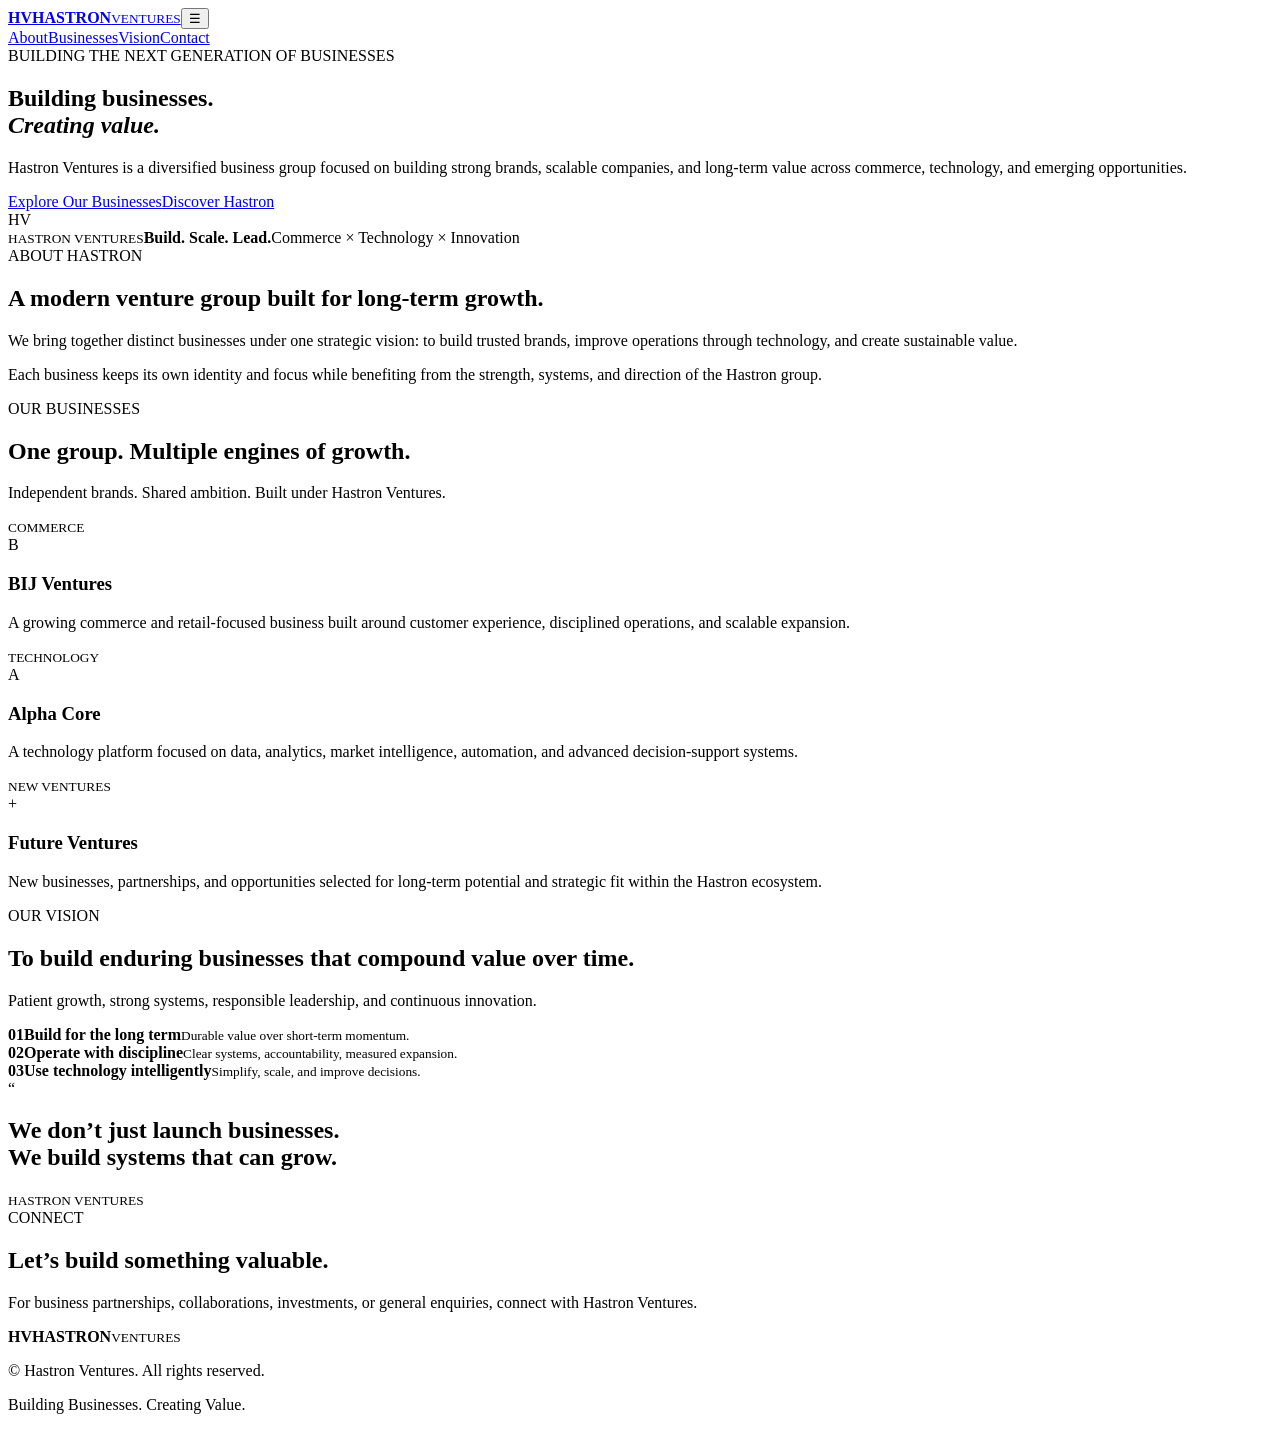
==== docs/index.html @ e63a43e6 "Add Hastron Ventures GitHub Pages website" ====
<!DOCTYPE html><html lang="en"><head><meta charset="UTF-8"><meta name="viewport" content="width=device-width,initial-scale=1"><meta name="description" content="Hastron Ventures — Building Businesses. Creating Value."><title>Hastron Ventures</title><link rel="preconnect" href="https://fonts.googleapis.com"><link rel="preconnect" href="https://fonts.gstatic.com" crossorigin><link href="https://fonts.googleapis.com/css2?family=Inter:wght@400;500;600;700&family=Manrope:wght@500;600;700;800&display=swap" rel="stylesheet"><link rel="stylesheet" href="styles.css"></head><body><header><div class="container nav"><a class="brand" href="#home"><b>HV</b><span><strong>HASTRON</strong><small>VENTURES</small></span></a><button id="menu">☰</button><nav id="links"><a href="#about">About</a><a href="#businesses">Businesses</a><a href="#vision">Vision</a><a href="#contact">Contact</a></nav></div></header><main><section id="home" class="hero"><div class="container hero-grid"><div><div class="tag">BUILDING THE NEXT GENERATION OF BUSINESSES</div><h1>Building businesses.<br><em>Creating value.</em></h1><p>Hastron Ventures is a diversified business group focused on building strong brands, scalable companies, and long-term value across commerce, technology, and emerging opportunities.</p><div class="actions"><a class="primary" href="#businesses">Explore Our Businesses</a><a class="secondary" href="#about">Discover Hastron</a></div></div><div class="visual"><div class="hv">HV</div><div class="glass"><small>HASTRON VENTURES</small><strong>Build. Scale. Lead.</strong><span>Commerce × Technology × Innovation</span></div></div></div></section><section id="about" class="light"><div class="container split"><div><div class="tag">ABOUT HASTRON</div><h2>A modern venture group built for long-term growth.</h2></div><div class="copy"><p>We bring together distinct businesses under one strategic vision: to build trusted brands, improve operations through technology, and create sustainable value.</p><p>Each business keeps its own identity and focus while benefiting from the strength, systems, and direction of the Hastron group.</p></div></div></section><section id="businesses"><div class="container"><div class="heading"><div><div class="tag">OUR BUSINESSES</div><h2>One group. Multiple engines of growth.</h2></div><p>Independent brands. Shared ambition. Built under Hastron Ventures.</p></div><div class="cards"><article class="card dark"><small>COMMERCE</small><div class="icon">B</div><h3>BIJ Ventures</h3><p>A growing commerce and retail-focused business built around customer experience, disciplined operations, and scalable expansion.</p></article><article class="card"><small>TECHNOLOGY</small><div class="icon">A</div><h3>Alpha Core</h3><p>A technology platform focused on data, analytics, market intelligence, automation, and advanced decision-support systems.</p></article><article class="card"><small>NEW VENTURES</small><div class="icon">+</div><h3>Future Ventures</h3><p>New businesses, partnerships, and opportunities selected for long-term potential and strategic fit within the Hastron ecosystem.</p></article></div></div></section><section id="vision" class="vision"><div class="container split"><div><div class="tag">OUR VISION</div><h2>To build enduring businesses that compound value over time.</h2><p>Patient growth, strong systems, responsible leadership, and continuous innovation.</p></div><div class="principles"><div><b>01</b><span><strong>Build for the long term</strong><small>Durable value over short-term momentum.</small></span></div><div><b>02</b><span><strong>Operate with discipline</strong><small>Clear systems, accountability, measured expansion.</small></span></div><div><b>03</b><span><strong>Use technology intelligently</strong><small>Simplify, scale, and improve decisions.</small></span></div></div></div></section><section class="statement"><div class="container"><span>“</span><h2>We don’t just launch businesses.<br>We build systems that can grow.</h2><small>HASTRON VENTURES</small></div></section><section id="contact"><div class="container contact"><div class="tag">CONNECT</div><h2>Let’s build something valuable.</h2><p>For business partnerships, collaborations, investments, or general enquiries, connect with Hastron Ventures.</p></div></section></main><footer><div class="container foot"><div class="brand"><b>HV</b><span><strong>HASTRON</strong><small>VENTURES</small></span></div><p>© <span id="year"></span> Hastron Ventures. All rights reserved.</p><p>Building Businesses. Creating Value.</p></div></footer><script src="script.js"></script></body></html>
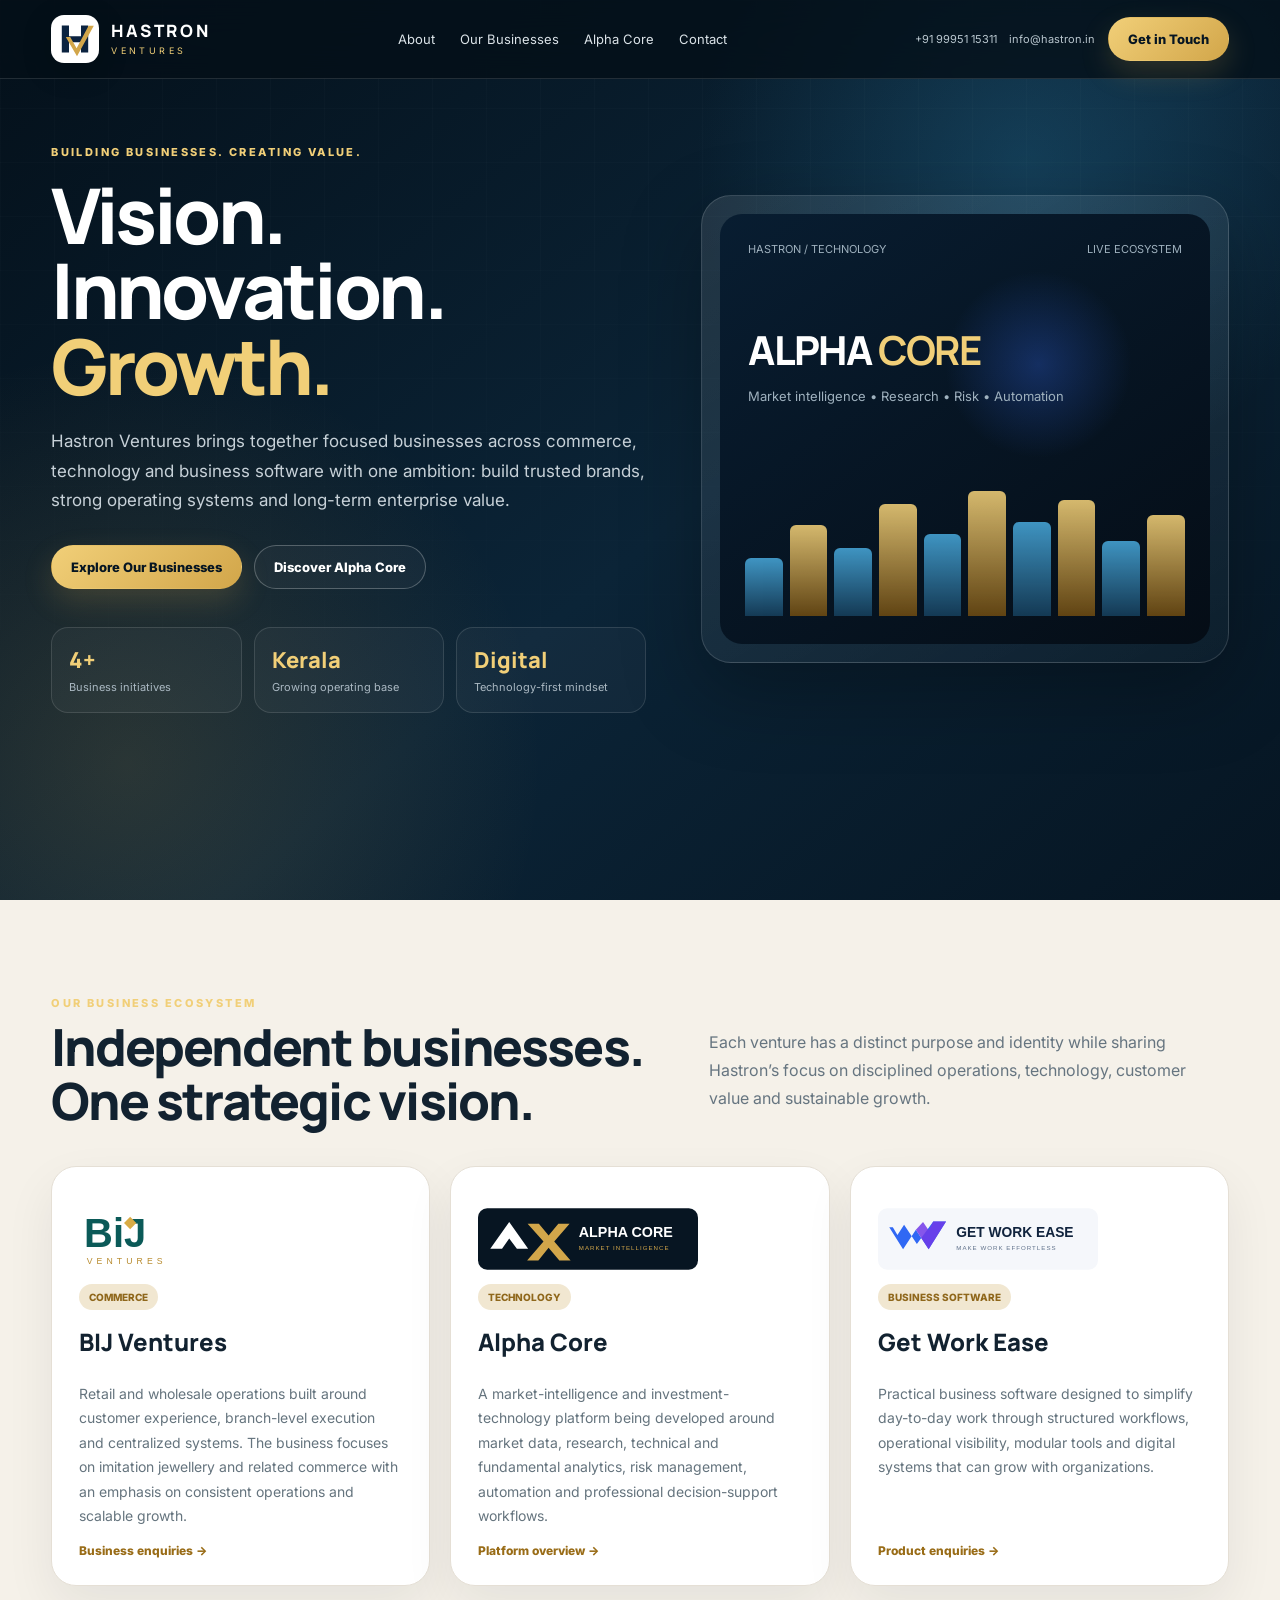
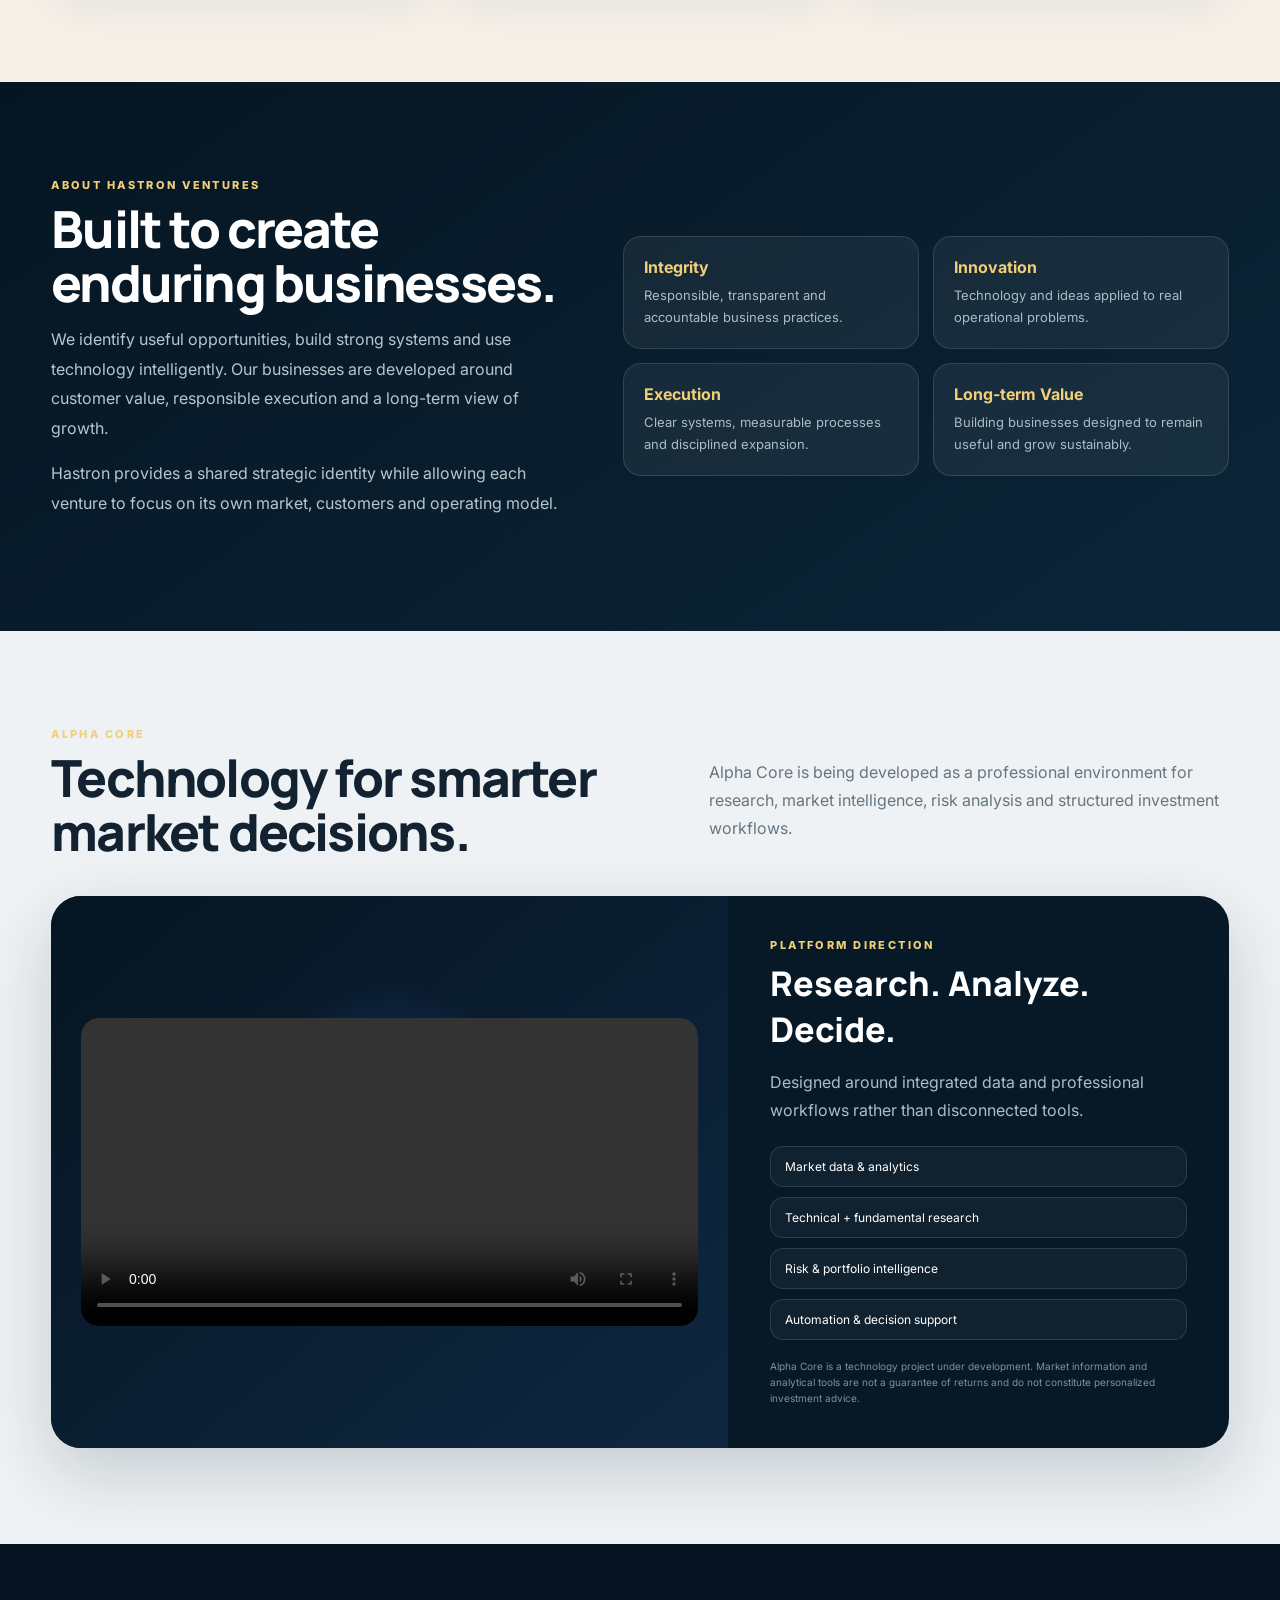
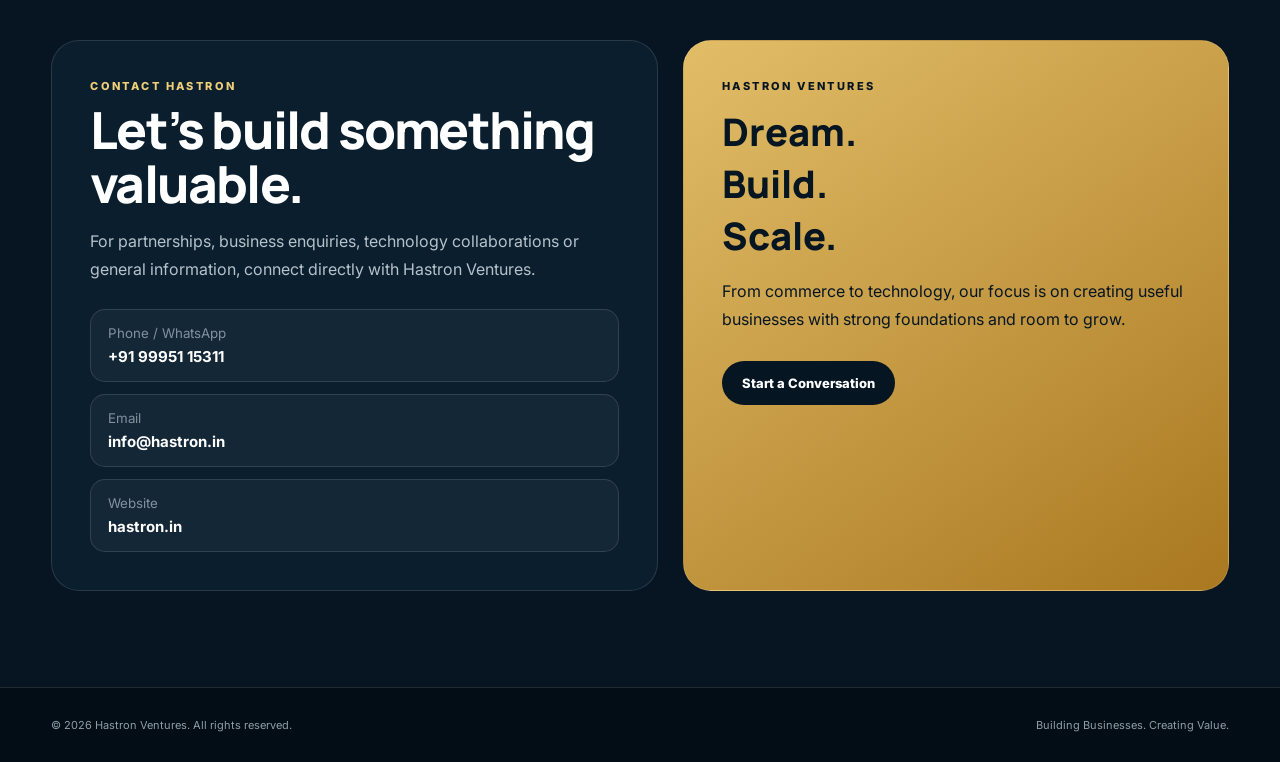
==== commit 38a15e66: "Deploy professional Hastron Ventures corporate website" ====
--- a/docs/index.html
+++ b/docs/index.html
@@ -1 +1,38 @@
-<!DOCTYPE html><html lang="en"><head><meta charset="UTF-8"><meta name="viewport" content="width=device-width,initial-scale=1"><meta name="description" content="Hastron Ventures — Building Businesses. Creating Value."><title>Hastron Ventures</title><link rel="preconnect" href="https://fonts.googleapis.com"><link rel="preconnect" href="https://fonts.gstatic.com" crossorigin><link href="https://fonts.googleapis.com/css2?family=Inter:wght@400;500;600;700&family=Manrope:wght@500;600;700;800&display=swap" rel="stylesheet"><link rel="stylesheet" href="styles.css"></head><body><header><div class="container nav"><a class="brand" href="#home"><b>HV</b><span><strong>HASTRON</strong><small>VENTURES</small></span></a><button id="menu">☰</button><nav id="links"><a href="#about">About</a><a href="#businesses">Businesses</a><a href="#vision">Vision</a><a href="#contact">Contact</a></nav></div></header><main><section id="home" class="hero"><div class="container hero-grid"><div><div class="tag">BUILDING THE NEXT GENERATION OF BUSINESSES</div><h1>Building businesses.<br><em>Creating value.</em></h1><p>Hastron Ventures is a diversified business group focused on building strong brands, scalable companies, and long-term value across commerce, technology, and emerging opportunities.</p><div class="actions"><a class="primary" href="#businesses">Explore Our Businesses</a><a class="secondary" href="#about">Discover Hastron</a></div></div><div class="visual"><div class="hv">HV</div><div class="glass"><small>HASTRON VENTURES</small><strong>Build. Scale. Lead.</strong><span>Commerce × Technology × Innovation</span></div></div></div></section><section id="about" class="light"><div class="container split"><div><div class="tag">ABOUT HASTRON</div><h2>A modern venture group built for long-term growth.</h2></div><div class="copy"><p>We bring together distinct businesses under one strategic vision: to build trusted brands, improve operations through technology, and create sustainable value.</p><p>Each business keeps its own identity and focus while benefiting from the strength, systems, and direction of the Hastron group.</p></div></div></section><section id="businesses"><div class="container"><div class="heading"><div><div class="tag">OUR BUSINESSES</div><h2>One group. Multiple engines of growth.</h2></div><p>Independent brands. Shared ambition. Built under Hastron Ventures.</p></div><div class="cards"><article class="card dark"><small>COMMERCE</small><div class="icon">B</div><h3>BIJ Ventures</h3><p>A growing commerce and retail-focused business built around customer experience, disciplined operations, and scalable expansion.</p></article><article class="card"><small>TECHNOLOGY</small><div class="icon">A</div><h3>Alpha Core</h3><p>A technology platform focused on data, analytics, market intelligence, automation, and advanced decision-support systems.</p></article><article class="card"><small>NEW VENTURES</small><div class="icon">+</div><h3>Future Ventures</h3><p>New businesses, partnerships, and opportunities selected for long-term potential and strategic fit within the Hastron ecosystem.</p></article></div></div></section><section id="vision" class="vision"><div class="container split"><div><div class="tag">OUR VISION</div><h2>To build enduring businesses that compound value over time.</h2><p>Patient growth, strong systems, responsible leadership, and continuous innovation.</p></div><div class="principles"><div><b>01</b><span><strong>Build for the long term</strong><small>Durable value over short-term momentum.</small></span></div><div><b>02</b><span><strong>Operate with discipline</strong><small>Clear systems, accountability, measured expansion.</small></span></div><div><b>03</b><span><strong>Use technology intelligently</strong><small>Simplify, scale, and improve decisions.</small></span></div></div></div></section><section class="statement"><div class="container"><span>“</span><h2>We don’t just launch businesses.<br>We build systems that can grow.</h2><small>HASTRON VENTURES</small></div></section><section id="contact"><div class="container contact"><div class="tag">CONNECT</div><h2>Let’s build something valuable.</h2><p>For business partnerships, collaborations, investments, or general enquiries, connect with Hastron Ventures.</p></div></section></main><footer><div class="container foot"><div class="brand"><b>HV</b><span><strong>HASTRON</strong><small>VENTURES</small></span></div><p>© <span id="year"></span> Hastron Ventures. All rights reserved.</p><p>Building Businesses. Creating Value.</p></div></footer><script src="script.js"></script></body></html>+<!doctype html>
+<html lang="en">
+<head>
+<meta charset="utf-8">
+<meta name="viewport" content="width=device-width,initial-scale=1,viewport-fit=cover">
+<title>Hastron Ventures | Building Businesses. Creating Value.</title>
+<meta name="description" content="Hastron Ventures is a diversified venture group building strong businesses across commerce, technology and business software.">
+<meta name="theme-color" content="#061522">
+<link rel="preconnect" href="https://fonts.googleapis.com">
+<link rel="preconnect" href="https://fonts.gstatic.com" crossorigin>
+<link href="https://fonts.googleapis.com/css2?family=Inter:wght@400;500;600;700&family=Manrope:wght@600;700;800&display=swap" rel="stylesheet">
+<style>
+:root{--navy:#061522;--navy2:#0b2234;--blue:#0f334c;--gold:#d2a64a;--gold2:#f1cf78;--cream:#f5f1e9;--white:#fff;--muted:#a8b5bf;--ink:#122230;--line:rgba(255,255,255,.12);--glass:rgba(255,255,255,.06);--shadow:0 28px 80px rgba(0,0,0,.28)}
+*{box-sizing:border-box}html{scroll-behavior:smooth}body{margin:0;font-family:Inter,Arial,sans-serif;background:var(--navy);color:#fff;overflow-x:hidden}a{color:inherit;text-decoration:none}.wrap{width:min(1200px,92%);margin:auto}.header{position:fixed;top:0;left:0;right:0;z-index:60;background:rgba(4,15,24,.8);backdrop-filter:blur(18px);border-bottom:1px solid var(--line)}.nav{height:78px;display:flex;align-items:center;justify-content:space-between;gap:22px}.brand{display:flex;align-items:center;gap:12px}.mark{width:48px;height:48px;border-radius:13px;background:#fff;display:grid;place-items:center;box-shadow:0 8px 30px rgba(0,0,0,.2)}.mark svg{width:40px;height:40px}.brandcopy strong{display:block;font:800 17px/1 Manrope;letter-spacing:.15em}.brandcopy span{display:block;margin-top:6px;color:var(--gold2);font-size:9px;letter-spacing:.38em}.navlinks{display:flex;gap:25px;color:#dbe3e8;font-size:13px}.navlinks a:hover{color:var(--gold2)}.navright{display:flex;align-items:center;gap:13px}.contactmini{display:flex;gap:12px;font-size:11px;color:#bac7cf}.btn{display:inline-flex;align-items:center;justify-content:center;gap:8px;padding:13px 19px;border-radius:999px;font-weight:800;font-size:13px;transition:.25s;border:1px solid transparent}.btn:hover{transform:translateY(-2px)}.gold{background:linear-gradient(135deg,var(--gold2),var(--gold));color:#061522;box-shadow:0 12px 30px rgba(210,166,74,.2)}.outline{border-color:rgba(255,255,255,.25);background:rgba(255,255,255,.035)}.menu{display:none;background:none;border:0;color:#fff;font-size:28px}.hero{min-height:100vh;padding:145px 0 90px;position:relative;overflow:hidden;background:radial-gradient(circle at 80% 18%,rgba(42,124,165,.30),transparent 26%),radial-gradient(circle at 10% 85%,rgba(210,166,74,.16),transparent 30%),linear-gradient(140deg,#04101a 0%,#0b2437 55%,#061522 100%)}.hero:before{content:"";position:absolute;inset:0;background-image:linear-gradient(rgba(255,255,255,.018) 1px,transparent 1px),linear-gradient(90deg,rgba(255,255,255,.018) 1px,transparent 1px);background-size:54px 54px;mask-image:linear-gradient(to bottom,#000,transparent)}.heroGrid{position:relative;z-index:2;display:grid;grid-template-columns:1.06fr .94fr;gap:55px;align-items:center}.eyebrow,.kicker{color:var(--gold2);font-size:11px;font-weight:800;letter-spacing:.22em}.hero h1{margin:18px 0 0;font:800 clamp(48px,6vw,82px)/.98 Manrope;letter-spacing:-.045em}.hero h1 span{color:var(--gold2)}.hero p{max-width:660px;color:#c7d1d8;font-size:17px;line-height:1.75;margin:24px 0 29px}.actions{display:flex;gap:12px;flex-wrap:wrap}.stats{display:grid;grid-template-columns:repeat(3,1fr);gap:12px;margin-top:38px}.stat{padding:17px;border:1px solid var(--line);background:rgba(255,255,255,.035);border-radius:17px}.stat strong{display:block;color:var(--gold2);font:800 22px Manrope}.stat small{color:#aab8c2;font-size:11px}.heroShowcase{border:1px solid rgba(255,255,255,.14);border-radius:30px;padding:18px;background:linear-gradient(150deg,rgba(255,255,255,.1),rgba(255,255,255,.025));box-shadow:var(--shadow);position:relative}.screen{min-height:430px;border-radius:22px;background:radial-gradient(circle at 65% 35%,rgba(56,112,255,.28),transparent 22%),linear-gradient(145deg,#081d31,#050d16);padding:28px;position:relative;overflow:hidden}.screen:before{content:"";position:absolute;inset:0;background:linear-gradient(90deg,transparent 49%,rgba(255,255,255,.04) 50%,transparent 51%),linear-gradient(transparent 49%,rgba(255,255,255,.04) 50%,transparent 51%);background-size:48px 48px}.screenTop{display:flex;justify-content:space-between;align-items:center;position:relative;z-index:2}.screenTop span{font-size:11px;color:#9eb0bd}.alphaLogo{position:relative;z-index:2;margin-top:66px}.alphaLogo strong{display:block;font:800 40px Manrope;letter-spacing:-.04em}.alphaLogo strong b{color:var(--gold2)}.alphaLogo p{font-size:13px;margin:8px 0;color:#9fb1be}.chart{position:absolute;left:25px;right:25px;bottom:28px;height:130px;display:flex;align-items:end;gap:7px;opacity:.88}.chart i{flex:1;border-radius:6px 6px 0 0;background:linear-gradient(#47a6d8,#163f5c);animation:pulse 2.7s ease-in-out infinite alternate}.chart i:nth-child(2n){background:linear-gradient(var(--gold2),#6d4b12);animation-delay:.3s}@keyframes pulse{from{transform:scaleY(.72)}to{transform:scaleY(1)}}.section{padding:96px 0}.light{background:var(--cream);color:var(--ink)}.sectionHead{display:flex;justify-content:space-between;align-items:end;gap:30px;margin-bottom:38px}.sectionHead h2,.about h2,.contact h2{margin:9px 0 0;font:800 clamp(34px,4vw,52px)/1.06 Manrope;letter-spacing:-.035em}.sectionHead p{max-width:520px;color:#667580;line-height:1.75}.ventureGrid{display:grid;grid-template-columns:repeat(3,1fr);gap:20px}.venture{background:#fff;border:1px solid #e5dfd5;border-radius:25px;padding:27px;box-shadow:0 20px 50px rgba(17,30,39,.07);display:flex;flex-direction:column;min-height:355px}.ventureLogo{height:90px;display:flex;align-items:center}.ventureLogo svg{max-width:220px;height:82px}.tag{align-self:flex-start;padding:7px 10px;border-radius:999px;background:#f1e7d1;color:#8f671b;font-size:10px;font-weight:800}.venture h3{font:800 24px Manrope;margin:15px 0 10px}.venture p{color:#65747e;line-height:1.75;font-size:14px}.more{margin-top:auto;color:#996c17;font-weight:800;font-size:12px}.about{background:linear-gradient(145deg,#061522,#0b2538)}.aboutGrid{display:grid;grid-template-columns:.92fr 1.08fr;gap:56px;align-items:center}.about p{color:#b9c5cd;line-height:1.85;font-size:16px}.values{display:grid;grid-template-columns:repeat(2,1fr);gap:14px}.value{padding:20px;border-radius:18px;background:var(--glass);border:1px solid var(--line)}.value strong{display:block;color:var(--gold2);margin-bottom:7px}.value span{color:#aebbc4;font-size:13px;line-height:1.6}.alphaSection{background:#eef2f5;color:var(--ink)}.videoBox{display:grid;grid-template-columns:1.15fr .85fr;border-radius:30px;overflow:hidden;background:#071827;box-shadow:0 25px 70px rgba(9,25,37,.18)}.videoStage{min-height:430px;display:grid;place-items:center;padding:30px;background:radial-gradient(circle at 50% 40%,rgba(62,104,255,.3),transparent 28%),linear-gradient(140deg,#061522,#0e2740)}.videoStage video{width:100%;border-radius:18px;background:#02070b;max-height:390px}.videoFallback{text-align:center}.play{width:72px;height:72px;border-radius:50%;display:grid;place-items:center;margin:0 auto 18px;border:1px solid rgba(255,255,255,.35);background:rgba(255,255,255,.08);font-size:28px}.videoFallback h3{color:#fff;font:800 30px Manrope;margin:0}.videoFallback p{color:#9fb0bd}.alphaCopy{padding:42px;color:#fff}.alphaCopy h3{font:800 34px Manrope;margin:8px 0 14px}.alphaCopy p{color:#aebcc5;line-height:1.75}.bullets{display:grid;gap:10px;margin-top:22px}.bullets span{padding:12px 14px;border:1px solid var(--line);border-radius:13px;background:rgba(255,255,255,.04);font-size:12px}.contact{background:#071522}.contactGrid{display:grid;grid-template-columns:1fr .9fr;gap:25px}.contactCard,.goldCard{border-radius:28px;padding:38px;border:1px solid var(--line);background:#0a1e2e}.contactCard p{color:#b6c2ca;line-height:1.75}.contactItems{display:grid;gap:12px;margin-top:26px}.contactItem{padding:15px 17px;border-radius:15px;background:rgba(255,255,255,.045);border:1px solid var(--line)}.contactItem small{display:block;color:#81929e;margin-bottom:5px}.contactItem strong{font-size:15px}.goldCard{background:linear-gradient(145deg,#e2bd68,#a97820);color:#061522}.goldCard h3{font:800 38px Manrope;margin:12px 0}.goldCard p{line-height:1.75}.goldCard .btn{background:#061522;color:#fff;margin-top:12px}.disclaimer{margin-top:18px;color:#82919b;font-size:10px;line-height:1.6}footer{padding:30px 0;border-top:1px solid var(--line);background:#030d15}.footer{display:flex;justify-content:space-between;gap:20px;align-items:center;color:#8e9da8;font-size:11px}.reveal{opacity:0;transform:translateY(20px);transition:.7s ease}.reveal.show{opacity:1;transform:none}
+@media(max-width:950px){.navlinks,.contactmini{display:none}.menu{display:block}.navright>.btn{display:none}.heroGrid,.aboutGrid,.contactGrid,.videoBox{grid-template-columns:1fr}.hero{padding-top:125px}.ventureGrid{grid-template-columns:1fr}.sectionHead{flex-direction:column;align-items:flex-start}.screen{min-height:360px}.videoStage{min-height:330px}}
+@media(max-width:600px){.wrap{width:94%}.nav{height:70px}.mark{width:43px;height:43px}.mark svg{width:35px;height:35px}.brandcopy strong{font-size:14px}.hero h1{font-size:46px}.hero p{font-size:15px}.stats{grid-template-columns:1fr}.section{padding:70px 0}.values{grid-template-columns:1fr}.contactCard,.goldCard,.alphaCopy{padding:27px}.footer{flex-direction:column;align-items:flex-start}}
+</style>
+</head>
+<body>
+<header class="header"><div class="wrap nav"><a href="#home" class="brand"><div class="mark"><svg viewBox="0 0 100 100" aria-label="Hastron Ventures"><path d="M17 16h18v27h30V16h18v68H65V58H35v26H17z" fill="#0b2340"/><path d="M38 45l16 28 30-56h13L55 93 27 45z" fill="#d2a64a"/></svg></div><div class="brandcopy"><strong>HASTRON</strong><span>VENTURES</span></div></a><nav class="navlinks" id="navlinks"><a href="#about">About</a><a href="#businesses">Our Businesses</a><a href="#alpha">Alpha Core</a><a href="#contact">Contact</a></nav><div class="navright"><div class="contactmini"><a href="tel:+919995115311">+91 99951 15311</a><a href="mailto:info@hastron.in">info@hastron.in</a></div><a class="btn gold" href="#contact">Get in Touch</a><button class="menu" id="menu" aria-label="Menu">☰</button></div></div></header>
+<main>
+<section class="hero" id="home"><div class="wrap heroGrid"><div class="reveal show"><div class="eyebrow">BUILDING BUSINESSES. CREATING VALUE.</div><h1>Vision. Innovation. <span>Growth.</span></h1><p>Hastron Ventures brings together focused businesses across commerce, technology and business software with one ambition: build trusted brands, strong operating systems and long-term enterprise value.</p><div class="actions"><a class="btn gold" href="#businesses">Explore Our Businesses</a><a class="btn outline" href="#alpha">Discover Alpha Core</a></div><div class="stats"><div class="stat"><strong>4+</strong><small>Business initiatives</small></div><div class="stat"><strong>Kerala</strong><small>Growing operating base</small></div><div class="stat"><strong>Digital</strong><small>Technology-first mindset</small></div></div></div><div class="heroShowcase reveal show"><div class="screen"><div class="screenTop"><span>HASTRON / TECHNOLOGY</span><span>LIVE ECOSYSTEM</span></div><div class="alphaLogo"><strong>ALPHA <b>CORE</b></strong><p>Market intelligence • Research • Risk • Automation</p></div><div class="chart"><i style="height:45%"></i><i style="height:70%"></i><i style="height:52%"></i><i style="height:86%"></i><i style="height:63%"></i><i style="height:96%"></i><i style="height:72%"></i><i style="height:89%"></i><i style="height:58%"></i><i style="height:78%"></i></div></div></div></div></section>
+<section class="section light" id="businesses"><div class="wrap"><div class="sectionHead"><div><div class="kicker">OUR BUSINESS ECOSYSTEM</div><h2>Independent businesses.<br>One strategic vision.</h2></div><p>Each venture has a distinct purpose and identity while sharing Hastron’s focus on disciplined operations, technology, customer value and sustainable growth.</p></div><div class="ventureGrid">
+<article class="venture reveal"><div class="ventureLogo"><svg viewBox="0 0 430 120"><text x="10" y="75" font-family="Arial" font-weight="800" font-size="78" fill="#0b5a58">BiJ</text><rect x="92" y="20" width="17" height="17" transform="rotate(45 100 28)" fill="#d8ab45"/><text x="15" y="108" font-family="Arial" font-size="17" letter-spacing="8" fill="#b78a2d">VENTURES</text></svg></div><span class="tag">COMMERCE</span><h3>BIJ Ventures</h3><p>Retail and wholesale operations built around customer experience, branch-level execution and centralized systems. The business focuses on imitation jewellery and related commerce with an emphasis on consistent operations and scalable growth.</p><a class="more" href="#contact">Business enquiries →</a></article>
+<article class="venture reveal"><div class="ventureLogo"><svg viewBox="0 0 430 120"><rect width="430" height="120" rx="18" fill="#071522"/><path d="M24 79L61 27l37 52H76L61 59 47 79z" fill="#fff"/><path d="M97 30h22l19 23 19-23h22l-30 35 32 37h-22l-21-25-20 25H96l32-37z" fill="#d2a64a"/><text x="197" y="56" font-family="Arial" font-size="28" font-weight="700" fill="#fff">ALPHA CORE</text><text x="197" y="82" font-family="Arial" font-size="12" letter-spacing="2" fill="#d2a64a">MARKET INTELLIGENCE</text></svg></div><span class="tag">TECHNOLOGY</span><h3>Alpha Core</h3><p>A market-intelligence and investment-technology platform being developed around market data, research, technical and fundamental analytics, risk management, automation and professional decision-support workflows.</p><a class="more" href="#alpha">Platform overview →</a></article>
+<article class="venture reveal"><div class="ventureLogo"><svg viewBox="0 0 430 120"><rect width="430" height="120" rx="18" fill="#f5f7fb"/><path d="M22 37l27 43 25-38 25 38 34-54h-25L76 70 51 32 38 52 29 37z" fill="#3068f4"/><path d="M74 42l25 38 34-54h-25L99 43 88 27z" fill="#7139e8" opacity=".85"/><text x="153" y="56" font-family="Arial" font-size="27" font-weight="700" fill="#10233d">GET WORK EASE</text><text x="153" y="82" font-family="Arial" font-size="12" letter-spacing="2" fill="#60718a">MAKE WORK EFFORTLESS</text></svg></div><span class="tag">BUSINESS SOFTWARE</span><h3>Get Work Ease</h3><p>Practical business software designed to simplify day-to-day work through structured workflows, operational visibility, modular tools and digital systems that can grow with organizations.</p><a class="more" href="#contact">Product enquiries →</a></article>
+</div></div></section>
+<section class="section about" id="about"><div class="wrap aboutGrid"><div><div class="kicker">ABOUT HASTRON VENTURES</div><h2>Built to create enduring businesses.</h2><p>We identify useful opportunities, build strong systems and use technology intelligently. Our businesses are developed around customer value, responsible execution and a long-term view of growth.</p><p>Hastron provides a shared strategic identity while allowing each venture to focus on its own market, customers and operating model.</p></div><div class="values reveal"><div class="value"><strong>Integrity</strong><span>Responsible, transparent and accountable business practices.</span></div><div class="value"><strong>Innovation</strong><span>Technology and ideas applied to real operational problems.</span></div><div class="value"><strong>Execution</strong><span>Clear systems, measurable processes and disciplined expansion.</span></div><div class="value"><strong>Long-term Value</strong><span>Building businesses designed to remain useful and grow sustainably.</span></div></div></div></section>
+<section class="section alphaSection" id="alpha"><div class="wrap"><div class="sectionHead"><div><div class="kicker">ALPHA CORE</div><h2>Technology for smarter market decisions.</h2></div><p>Alpha Core is being developed as a professional environment for research, market intelligence, risk analysis and structured investment workflows.</p></div><div class="videoBox reveal"><div class="videoStage"><video controls playsinline preload="metadata" poster=""><source src="assets/alpha-core-video.mp4" type="video/mp4"><div class="videoFallback"><div class="play">▶</div><h3>Alpha Core</h3><p>Introduction video</p></div></video></div><div class="alphaCopy"><div class="kicker">PLATFORM DIRECTION</div><h3>Research. Analyze. Decide.</h3><p>Designed around integrated data and professional workflows rather than disconnected tools.</p><div class="bullets"><span>Market data & analytics</span><span>Technical + fundamental research</span><span>Risk & portfolio intelligence</span><span>Automation & decision support</span></div><div class="disclaimer">Alpha Core is a technology project under development. Market information and analytical tools are not a guarantee of returns and do not constitute personalized investment advice.</div></div></div></div></section>
+<section class="section contact" id="contact"><div class="wrap contactGrid"><div class="contactCard reveal"><div class="kicker">CONTACT HASTRON</div><h2>Let’s build something valuable.</h2><p>For partnerships, business enquiries, technology collaborations or general information, connect directly with Hastron Ventures.</p><div class="contactItems"><a class="contactItem" href="tel:+919995115311"><small>Phone / WhatsApp</small><strong>+91 99951 15311</strong></a><a class="contactItem" href="mailto:info@hastron.in"><small>Email</small><strong>info@hastron.in</strong></a><a class="contactItem" href="https://hastron.in"><small>Website</small><strong>hastron.in</strong></a></div></div><div class="goldCard reveal"><div class="kicker" style="color:#061522">HASTRON VENTURES</div><h3>Dream.<br>Build.<br>Scale.</h3><p>From commerce to technology, our focus is on creating useful businesses with strong foundations and room to grow.</p><a class="btn" href="mailto:info@hastron.in">Start a Conversation</a></div></div></section>
+</main>
+<footer><div class="wrap footer"><span>© <span id="year"></span> Hastron Ventures. All rights reserved.</span><span>Building Businesses. Creating Value.</span></div></footer>
+<script>
+document.getElementById('year').textContent=new Date().getFullYear();
+const observer=new IntersectionObserver(e=>e.forEach(x=>{if(x.isIntersecting)x.target.classList.add('show')}),{threshold:.12});document.querySelectorAll('.reveal').forEach(x=>observer.observe(x));
+const menu=document.getElementById('menu'),links=document.getElementById('navlinks');menu.addEventListener('click',()=>{const open=links.dataset.open==='1';links.dataset.open=open?'0':'1';if(!open){links.style.display='flex';links.style.position='absolute';links.style.top='70px';links.style.left='3%';links.style.right='3%';links.style.flexDirection='column';links.style.padding='20px';links.style.background='#061522';links.style.border='1px solid rgba(255,255,255,.12)';links.style.borderRadius='16px'}else{links.removeAttribute('style')}});
+</script>
+</body></html>
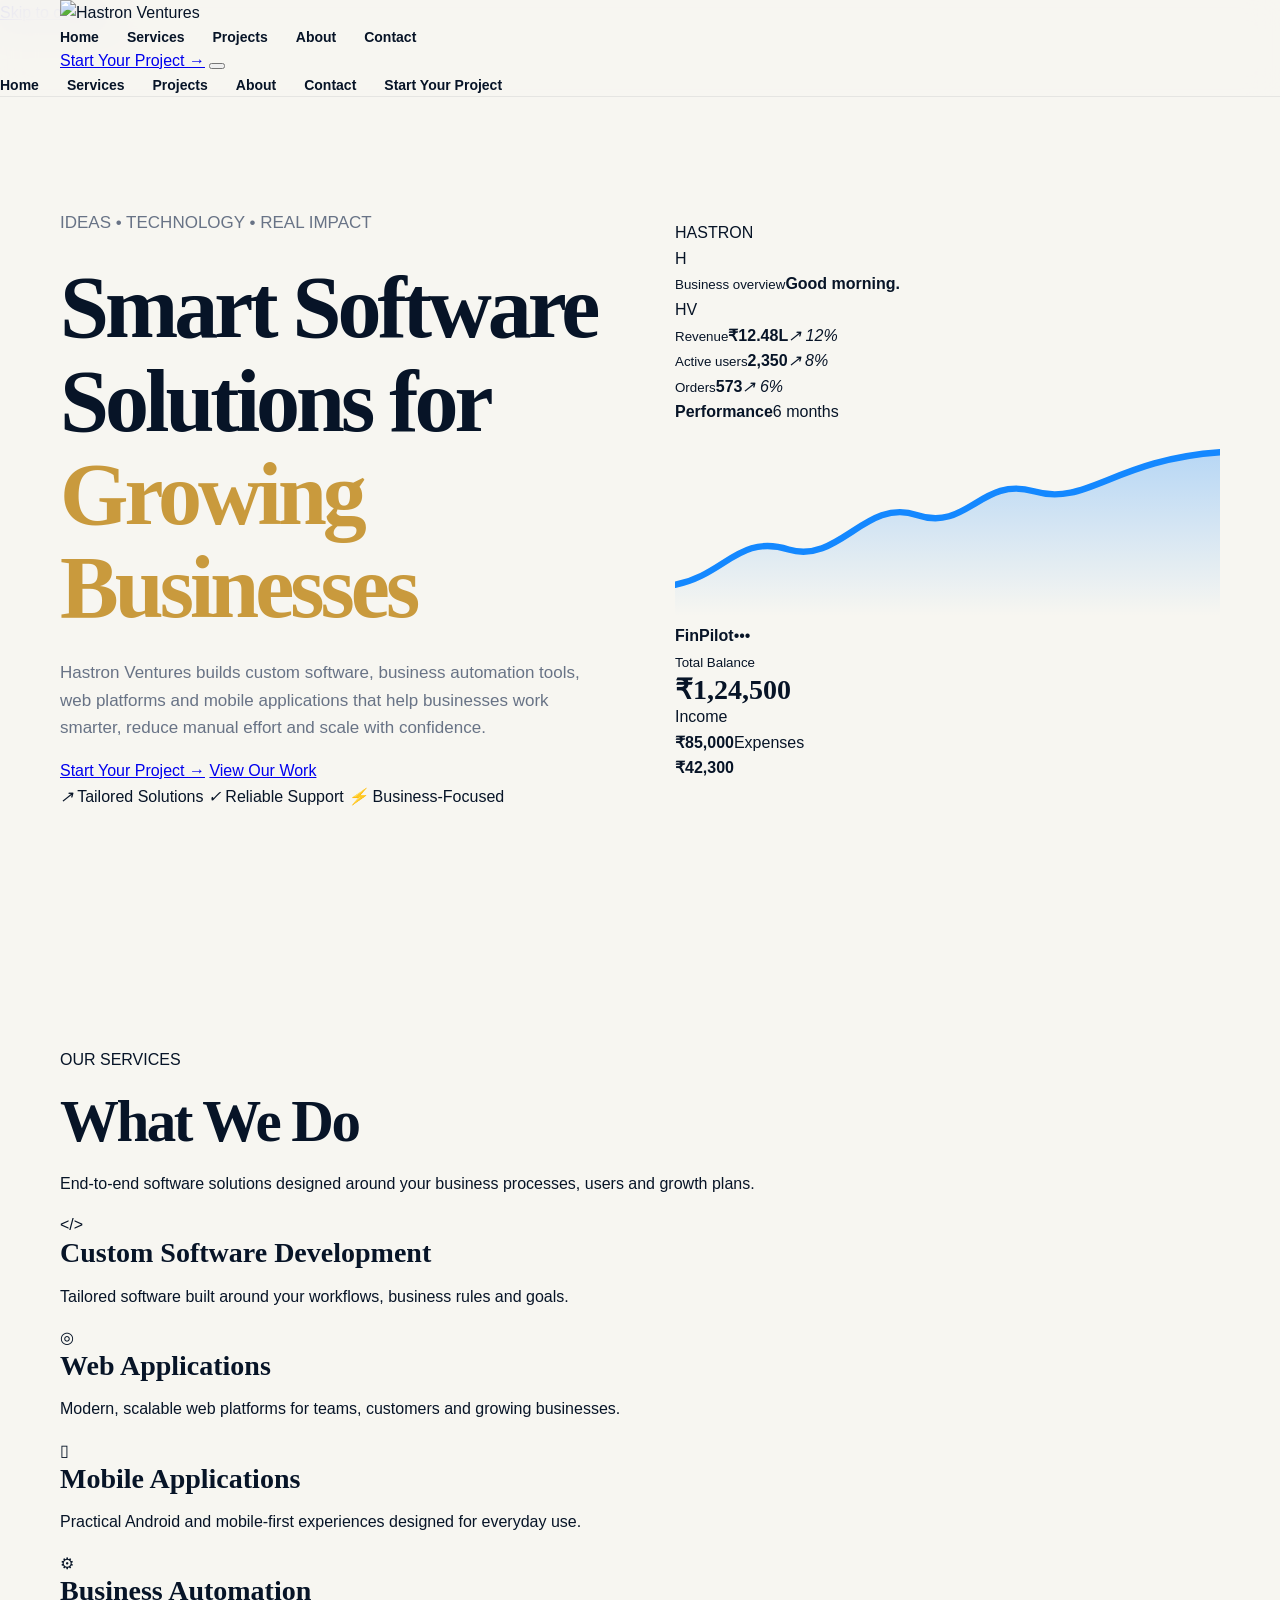
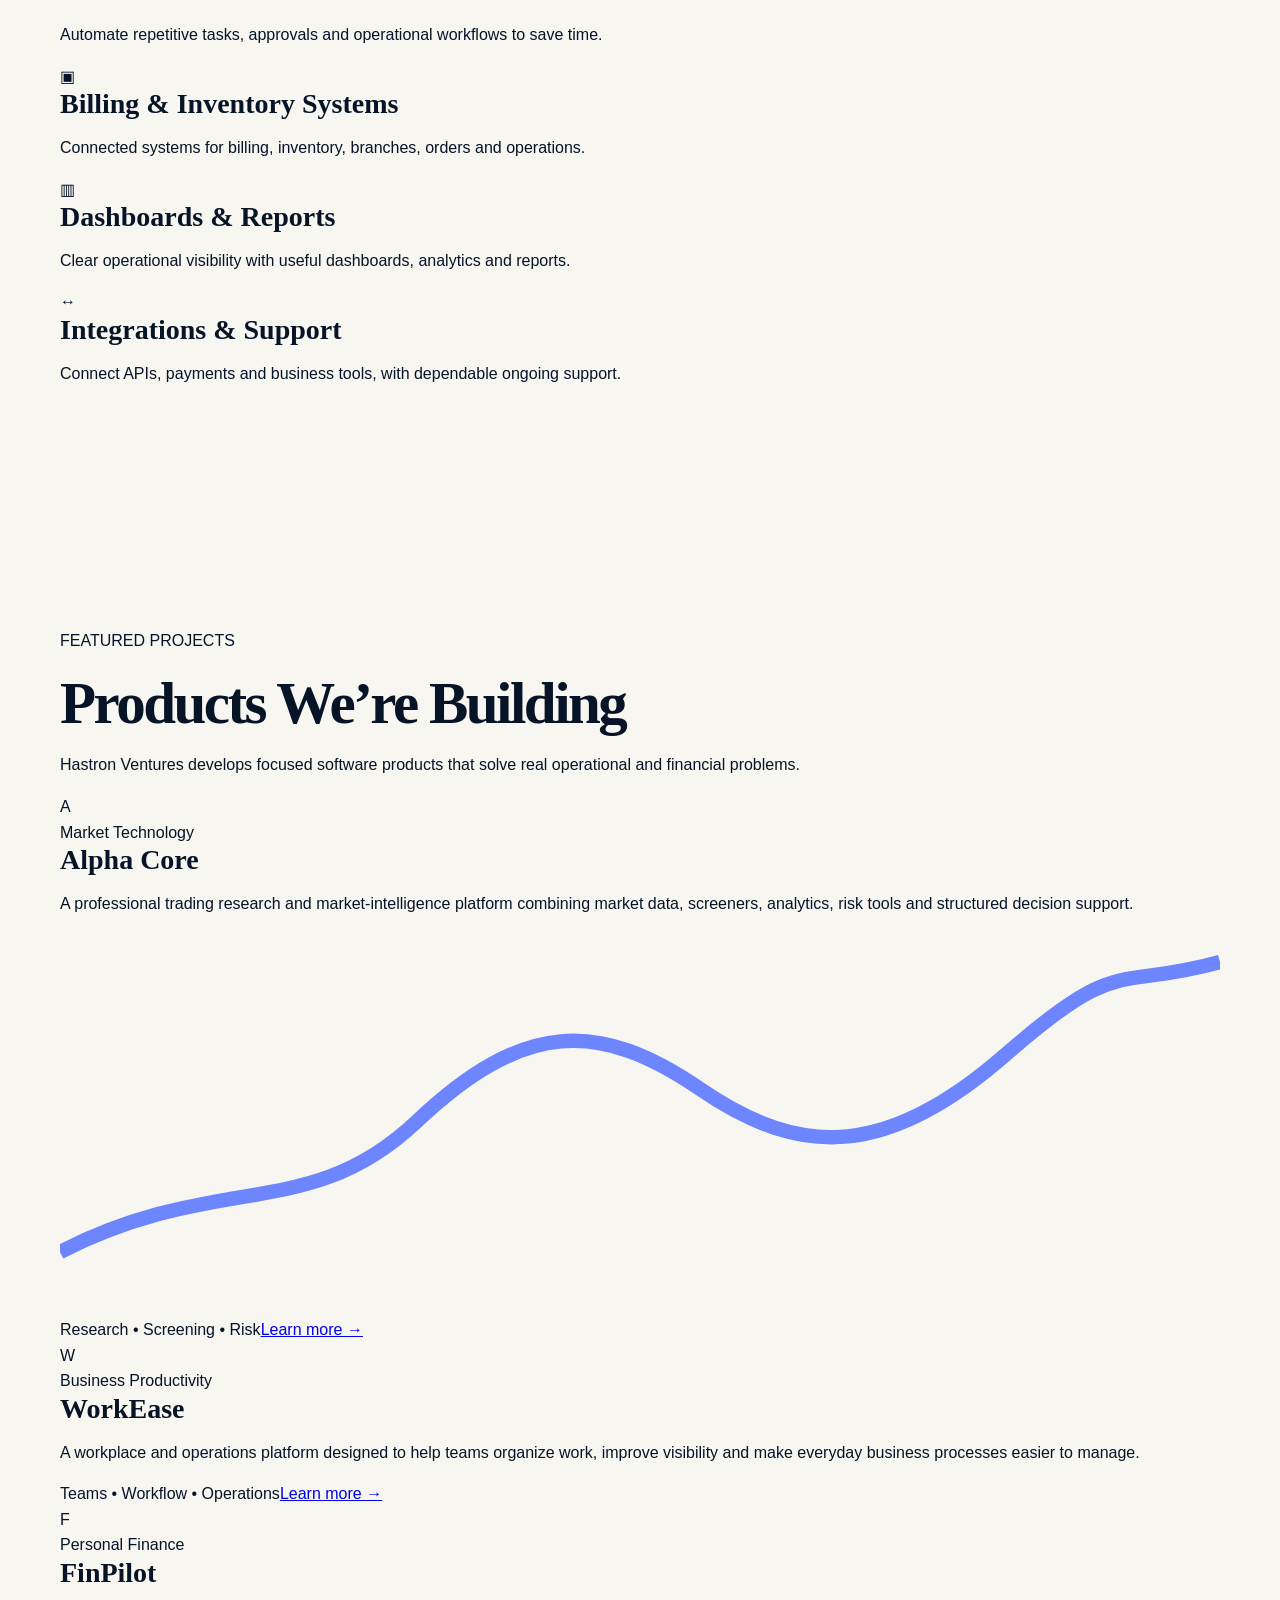
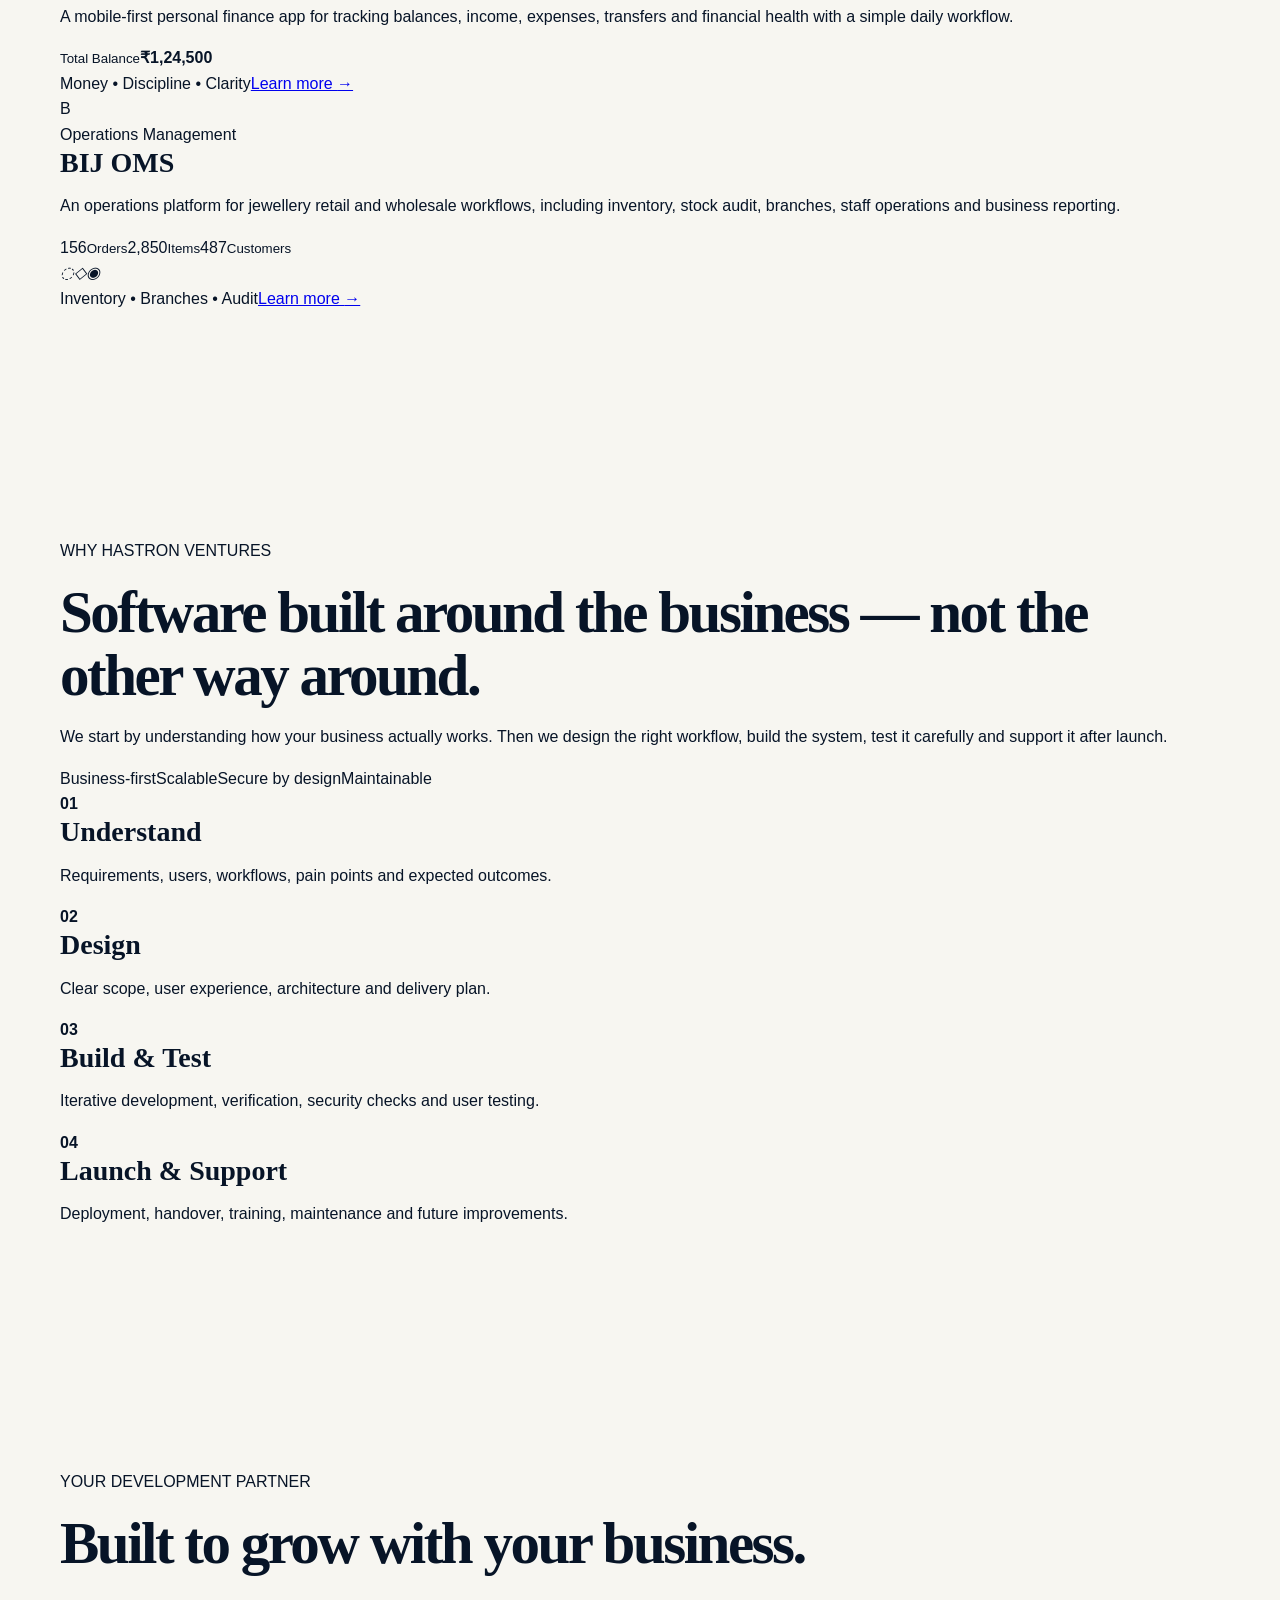
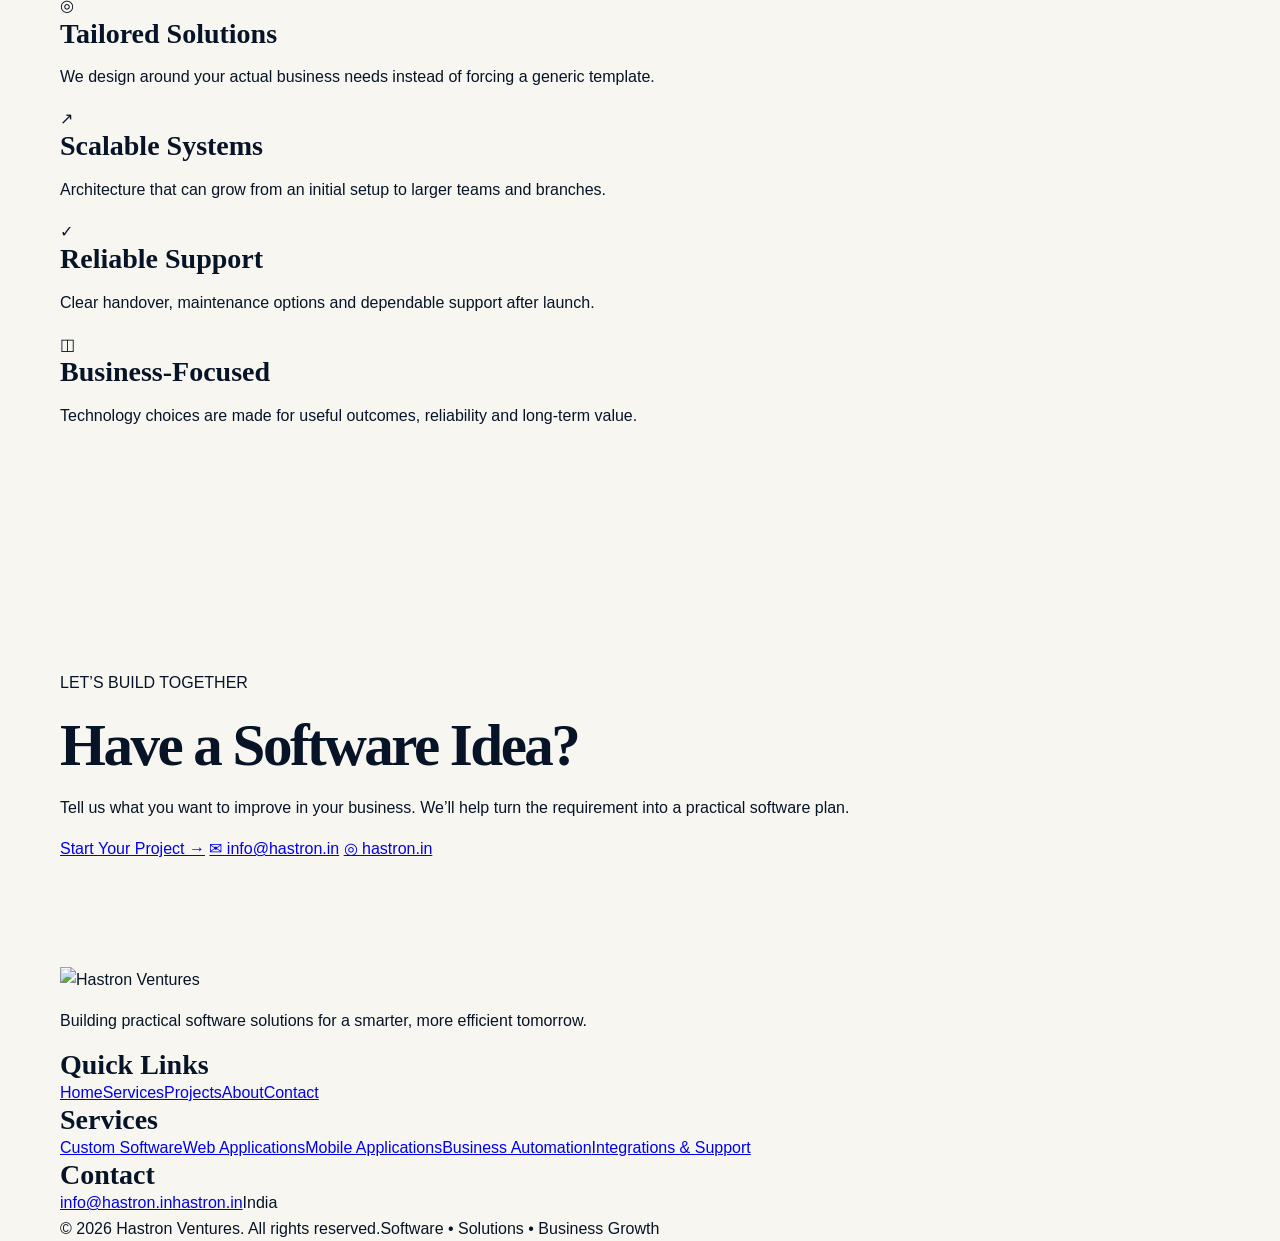
==== commit 10c701a0: "Redesign Hastron Ventures website" ====
--- a/docs/index.html
+++ b/docs/index.html
@@ -1,38 +1,253 @@
 <!doctype html>
 <html lang="en">
 <head>
-<meta charset="utf-8">
-<meta name="viewport" content="width=device-width,initial-scale=1,viewport-fit=cover">
-<title>Hastron Ventures | Building Businesses. Creating Value.</title>
-<meta name="description" content="Hastron Ventures is a diversified venture group building strong businesses across commerce, technology and business software.">
-<meta name="theme-color" content="#061522">
-<link rel="preconnect" href="https://fonts.googleapis.com">
-<link rel="preconnect" href="https://fonts.gstatic.com" crossorigin>
-<link href="https://fonts.googleapis.com/css2?family=Inter:wght@400;500;600;700&family=Manrope:wght@600;700;800&display=swap" rel="stylesheet">
-<style>
-:root{--navy:#061522;--navy2:#0b2234;--blue:#0f334c;--gold:#d2a64a;--gold2:#f1cf78;--cream:#f5f1e9;--white:#fff;--muted:#a8b5bf;--ink:#122230;--line:rgba(255,255,255,.12);--glass:rgba(255,255,255,.06);--shadow:0 28px 80px rgba(0,0,0,.28)}
-*{box-sizing:border-box}html{scroll-behavior:smooth}body{margin:0;font-family:Inter,Arial,sans-serif;background:var(--navy);color:#fff;overflow-x:hidden}a{color:inherit;text-decoration:none}.wrap{width:min(1200px,92%);margin:auto}.header{position:fixed;top:0;left:0;right:0;z-index:60;background:rgba(4,15,24,.8);backdrop-filter:blur(18px);border-bottom:1px solid var(--line)}.nav{height:78px;display:flex;align-items:center;justify-content:space-between;gap:22px}.brand{display:flex;align-items:center;gap:12px}.mark{width:48px;height:48px;border-radius:13px;background:#fff;display:grid;place-items:center;box-shadow:0 8px 30px rgba(0,0,0,.2)}.mark svg{width:40px;height:40px}.brandcopy strong{display:block;font:800 17px/1 Manrope;letter-spacing:.15em}.brandcopy span{display:block;margin-top:6px;color:var(--gold2);font-size:9px;letter-spacing:.38em}.navlinks{display:flex;gap:25px;color:#dbe3e8;font-size:13px}.navlinks a:hover{color:var(--gold2)}.navright{display:flex;align-items:center;gap:13px}.contactmini{display:flex;gap:12px;font-size:11px;color:#bac7cf}.btn{display:inline-flex;align-items:center;justify-content:center;gap:8px;padding:13px 19px;border-radius:999px;font-weight:800;font-size:13px;transition:.25s;border:1px solid transparent}.btn:hover{transform:translateY(-2px)}.gold{background:linear-gradient(135deg,var(--gold2),var(--gold));color:#061522;box-shadow:0 12px 30px rgba(210,166,74,.2)}.outline{border-color:rgba(255,255,255,.25);background:rgba(255,255,255,.035)}.menu{display:none;background:none;border:0;color:#fff;font-size:28px}.hero{min-height:100vh;padding:145px 0 90px;position:relative;overflow:hidden;background:radial-gradient(circle at 80% 18%,rgba(42,124,165,.30),transparent 26%),radial-gradient(circle at 10% 85%,rgba(210,166,74,.16),transparent 30%),linear-gradient(140deg,#04101a 0%,#0b2437 55%,#061522 100%)}.hero:before{content:"";position:absolute;inset:0;background-image:linear-gradient(rgba(255,255,255,.018) 1px,transparent 1px),linear-gradient(90deg,rgba(255,255,255,.018) 1px,transparent 1px);background-size:54px 54px;mask-image:linear-gradient(to bottom,#000,transparent)}.heroGrid{position:relative;z-index:2;display:grid;grid-template-columns:1.06fr .94fr;gap:55px;align-items:center}.eyebrow,.kicker{color:var(--gold2);font-size:11px;font-weight:800;letter-spacing:.22em}.hero h1{margin:18px 0 0;font:800 clamp(48px,6vw,82px)/.98 Manrope;letter-spacing:-.045em}.hero h1 span{color:var(--gold2)}.hero p{max-width:660px;color:#c7d1d8;font-size:17px;line-height:1.75;margin:24px 0 29px}.actions{display:flex;gap:12px;flex-wrap:wrap}.stats{display:grid;grid-template-columns:repeat(3,1fr);gap:12px;margin-top:38px}.stat{padding:17px;border:1px solid var(--line);background:rgba(255,255,255,.035);border-radius:17px}.stat strong{display:block;color:var(--gold2);font:800 22px Manrope}.stat small{color:#aab8c2;font-size:11px}.heroShowcase{border:1px solid rgba(255,255,255,.14);border-radius:30px;padding:18px;background:linear-gradient(150deg,rgba(255,255,255,.1),rgba(255,255,255,.025));box-shadow:var(--shadow);position:relative}.screen{min-height:430px;border-radius:22px;background:radial-gradient(circle at 65% 35%,rgba(56,112,255,.28),transparent 22%),linear-gradient(145deg,#081d31,#050d16);padding:28px;position:relative;overflow:hidden}.screen:before{content:"";position:absolute;inset:0;background:linear-gradient(90deg,transparent 49%,rgba(255,255,255,.04) 50%,transparent 51%),linear-gradient(transparent 49%,rgba(255,255,255,.04) 50%,transparent 51%);background-size:48px 48px}.screenTop{display:flex;justify-content:space-between;align-items:center;position:relative;z-index:2}.screenTop span{font-size:11px;color:#9eb0bd}.alphaLogo{position:relative;z-index:2;margin-top:66px}.alphaLogo strong{display:block;font:800 40px Manrope;letter-spacing:-.04em}.alphaLogo strong b{color:var(--gold2)}.alphaLogo p{font-size:13px;margin:8px 0;color:#9fb1be}.chart{position:absolute;left:25px;right:25px;bottom:28px;height:130px;display:flex;align-items:end;gap:7px;opacity:.88}.chart i{flex:1;border-radius:6px 6px 0 0;background:linear-gradient(#47a6d8,#163f5c);animation:pulse 2.7s ease-in-out infinite alternate}.chart i:nth-child(2n){background:linear-gradient(var(--gold2),#6d4b12);animation-delay:.3s}@keyframes pulse{from{transform:scaleY(.72)}to{transform:scaleY(1)}}.section{padding:96px 0}.light{background:var(--cream);color:var(--ink)}.sectionHead{display:flex;justify-content:space-between;align-items:end;gap:30px;margin-bottom:38px}.sectionHead h2,.about h2,.contact h2{margin:9px 0 0;font:800 clamp(34px,4vw,52px)/1.06 Manrope;letter-spacing:-.035em}.sectionHead p{max-width:520px;color:#667580;line-height:1.75}.ventureGrid{display:grid;grid-template-columns:repeat(3,1fr);gap:20px}.venture{background:#fff;border:1px solid #e5dfd5;border-radius:25px;padding:27px;box-shadow:0 20px 50px rgba(17,30,39,.07);display:flex;flex-direction:column;min-height:355px}.ventureLogo{height:90px;display:flex;align-items:center}.ventureLogo svg{max-width:220px;height:82px}.tag{align-self:flex-start;padding:7px 10px;border-radius:999px;background:#f1e7d1;color:#8f671b;font-size:10px;font-weight:800}.venture h3{font:800 24px Manrope;margin:15px 0 10px}.venture p{color:#65747e;line-height:1.75;font-size:14px}.more{margin-top:auto;color:#996c17;font-weight:800;font-size:12px}.about{background:linear-gradient(145deg,#061522,#0b2538)}.aboutGrid{display:grid;grid-template-columns:.92fr 1.08fr;gap:56px;align-items:center}.about p{color:#b9c5cd;line-height:1.85;font-size:16px}.values{display:grid;grid-template-columns:repeat(2,1fr);gap:14px}.value{padding:20px;border-radius:18px;background:var(--glass);border:1px solid var(--line)}.value strong{display:block;color:var(--gold2);margin-bottom:7px}.value span{color:#aebbc4;font-size:13px;line-height:1.6}.alphaSection{background:#eef2f5;color:var(--ink)}.videoBox{display:grid;grid-template-columns:1.15fr .85fr;border-radius:30px;overflow:hidden;background:#071827;box-shadow:0 25px 70px rgba(9,25,37,.18)}.videoStage{min-height:430px;display:grid;place-items:center;padding:30px;background:radial-gradient(circle at 50% 40%,rgba(62,104,255,.3),transparent 28%),linear-gradient(140deg,#061522,#0e2740)}.videoStage video{width:100%;border-radius:18px;background:#02070b;max-height:390px}.videoFallback{text-align:center}.play{width:72px;height:72px;border-radius:50%;display:grid;place-items:center;margin:0 auto 18px;border:1px solid rgba(255,255,255,.35);background:rgba(255,255,255,.08);font-size:28px}.videoFallback h3{color:#fff;font:800 30px Manrope;margin:0}.videoFallback p{color:#9fb0bd}.alphaCopy{padding:42px;color:#fff}.alphaCopy h3{font:800 34px Manrope;margin:8px 0 14px}.alphaCopy p{color:#aebcc5;line-height:1.75}.bullets{display:grid;gap:10px;margin-top:22px}.bullets span{padding:12px 14px;border:1px solid var(--line);border-radius:13px;background:rgba(255,255,255,.04);font-size:12px}.contact{background:#071522}.contactGrid{display:grid;grid-template-columns:1fr .9fr;gap:25px}.contactCard,.goldCard{border-radius:28px;padding:38px;border:1px solid var(--line);background:#0a1e2e}.contactCard p{color:#b6c2ca;line-height:1.75}.contactItems{display:grid;gap:12px;margin-top:26px}.contactItem{padding:15px 17px;border-radius:15px;background:rgba(255,255,255,.045);border:1px solid var(--line)}.contactItem small{display:block;color:#81929e;margin-bottom:5px}.contactItem strong{font-size:15px}.goldCard{background:linear-gradient(145deg,#e2bd68,#a97820);color:#061522}.goldCard h3{font:800 38px Manrope;margin:12px 0}.goldCard p{line-height:1.75}.goldCard .btn{background:#061522;color:#fff;margin-top:12px}.disclaimer{margin-top:18px;color:#82919b;font-size:10px;line-height:1.6}footer{padding:30px 0;border-top:1px solid var(--line);background:#030d15}.footer{display:flex;justify-content:space-between;gap:20px;align-items:center;color:#8e9da8;font-size:11px}.reveal{opacity:0;transform:translateY(20px);transition:.7s ease}.reveal.show{opacity:1;transform:none}
-@media(max-width:950px){.navlinks,.contactmini{display:none}.menu{display:block}.navright>.btn{display:none}.heroGrid,.aboutGrid,.contactGrid,.videoBox{grid-template-columns:1fr}.hero{padding-top:125px}.ventureGrid{grid-template-columns:1fr}.sectionHead{flex-direction:column;align-items:flex-start}.screen{min-height:360px}.videoStage{min-height:330px}}
-@media(max-width:600px){.wrap{width:94%}.nav{height:70px}.mark{width:43px;height:43px}.mark svg{width:35px;height:35px}.brandcopy strong{font-size:14px}.hero h1{font-size:46px}.hero p{font-size:15px}.stats{grid-template-columns:1fr}.section{padding:70px 0}.values{grid-template-columns:1fr}.contactCard,.goldCard,.alphaCopy{padding:27px}.footer{flex-direction:column;align-items:flex-start}}
-</style>
+  <meta charset="utf-8">
+  <meta name="viewport" content="width=device-width, initial-scale=1, viewport-fit=cover">
+  <title>Hastron Ventures | Custom Software & Business Technology</title>
+  <meta name="description" content="Hastron Ventures designs and develops custom software, web applications, mobile apps, business automation, dashboards and operational systems for growing businesses.">
+  <meta name="theme-color" content="#ffffff">
+  <meta property="og:title" content="Hastron Ventures | Custom Software & Business Technology">
+  <meta property="og:description" content="Smart software solutions for growing businesses — custom software, web and mobile applications, automation, dashboards and business systems.">
+  <meta property="og:type" content="website">
+  <meta property="og:url" content="https://hastron.in/">
+  <link rel="canonical" href="https://hastron.in/">
+  <link rel="icon" href="logo.svg" type="image/svg+xml">
+  <link rel="stylesheet" href="styles.css">
 </head>
 <body>
-<header class="header"><div class="wrap nav"><a href="#home" class="brand"><div class="mark"><svg viewBox="0 0 100 100" aria-label="Hastron Ventures"><path d="M17 16h18v27h30V16h18v68H65V58H35v26H17z" fill="#0b2340"/><path d="M38 45l16 28 30-56h13L55 93 27 45z" fill="#d2a64a"/></svg></div><div class="brandcopy"><strong>HASTRON</strong><span>VENTURES</span></div></a><nav class="navlinks" id="navlinks"><a href="#about">About</a><a href="#businesses">Our Businesses</a><a href="#alpha">Alpha Core</a><a href="#contact">Contact</a></nav><div class="navright"><div class="contactmini"><a href="tel:+919995115311">+91 99951 15311</a><a href="mailto:info@hastron.in">info@hastron.in</a></div><a class="btn gold" href="#contact">Get in Touch</a><button class="menu" id="menu" aria-label="Menu">☰</button></div></div></header>
-<main>
-<section class="hero" id="home"><div class="wrap heroGrid"><div class="reveal show"><div class="eyebrow">BUILDING BUSINESSES. CREATING VALUE.</div><h1>Vision. Innovation. <span>Growth.</span></h1><p>Hastron Ventures brings together focused businesses across commerce, technology and business software with one ambition: build trusted brands, strong operating systems and long-term enterprise value.</p><div class="actions"><a class="btn gold" href="#businesses">Explore Our Businesses</a><a class="btn outline" href="#alpha">Discover Alpha Core</a></div><div class="stats"><div class="stat"><strong>4+</strong><small>Business initiatives</small></div><div class="stat"><strong>Kerala</strong><small>Growing operating base</small></div><div class="stat"><strong>Digital</strong><small>Technology-first mindset</small></div></div></div><div class="heroShowcase reveal show"><div class="screen"><div class="screenTop"><span>HASTRON / TECHNOLOGY</span><span>LIVE ECOSYSTEM</span></div><div class="alphaLogo"><strong>ALPHA <b>CORE</b></strong><p>Market intelligence • Research • Risk • Automation</p></div><div class="chart"><i style="height:45%"></i><i style="height:70%"></i><i style="height:52%"></i><i style="height:86%"></i><i style="height:63%"></i><i style="height:96%"></i><i style="height:72%"></i><i style="height:89%"></i><i style="height:58%"></i><i style="height:78%"></i></div></div></div></div></section>
-<section class="section light" id="businesses"><div class="wrap"><div class="sectionHead"><div><div class="kicker">OUR BUSINESS ECOSYSTEM</div><h2>Independent businesses.<br>One strategic vision.</h2></div><p>Each venture has a distinct purpose and identity while sharing Hastron’s focus on disciplined operations, technology, customer value and sustainable growth.</p></div><div class="ventureGrid">
-<article class="venture reveal"><div class="ventureLogo"><svg viewBox="0 0 430 120"><text x="10" y="75" font-family="Arial" font-weight="800" font-size="78" fill="#0b5a58">BiJ</text><rect x="92" y="20" width="17" height="17" transform="rotate(45 100 28)" fill="#d8ab45"/><text x="15" y="108" font-family="Arial" font-size="17" letter-spacing="8" fill="#b78a2d">VENTURES</text></svg></div><span class="tag">COMMERCE</span><h3>BIJ Ventures</h3><p>Retail and wholesale operations built around customer experience, branch-level execution and centralized systems. The business focuses on imitation jewellery and related commerce with an emphasis on consistent operations and scalable growth.</p><a class="more" href="#contact">Business enquiries →</a></article>
-<article class="venture reveal"><div class="ventureLogo"><svg viewBox="0 0 430 120"><rect width="430" height="120" rx="18" fill="#071522"/><path d="M24 79L61 27l37 52H76L61 59 47 79z" fill="#fff"/><path d="M97 30h22l19 23 19-23h22l-30 35 32 37h-22l-21-25-20 25H96l32-37z" fill="#d2a64a"/><text x="197" y="56" font-family="Arial" font-size="28" font-weight="700" fill="#fff">ALPHA CORE</text><text x="197" y="82" font-family="Arial" font-size="12" letter-spacing="2" fill="#d2a64a">MARKET INTELLIGENCE</text></svg></div><span class="tag">TECHNOLOGY</span><h3>Alpha Core</h3><p>A market-intelligence and investment-technology platform being developed around market data, research, technical and fundamental analytics, risk management, automation and professional decision-support workflows.</p><a class="more" href="#alpha">Platform overview →</a></article>
-<article class="venture reveal"><div class="ventureLogo"><svg viewBox="0 0 430 120"><rect width="430" height="120" rx="18" fill="#f5f7fb"/><path d="M22 37l27 43 25-38 25 38 34-54h-25L76 70 51 32 38 52 29 37z" fill="#3068f4"/><path d="M74 42l25 38 34-54h-25L99 43 88 27z" fill="#7139e8" opacity=".85"/><text x="153" y="56" font-family="Arial" font-size="27" font-weight="700" fill="#10233d">GET WORK EASE</text><text x="153" y="82" font-family="Arial" font-size="12" letter-spacing="2" fill="#60718a">MAKE WORK EFFORTLESS</text></svg></div><span class="tag">BUSINESS SOFTWARE</span><h3>Get Work Ease</h3><p>Practical business software designed to simplify day-to-day work through structured workflows, operational visibility, modular tools and digital systems that can grow with organizations.</p><a class="more" href="#contact">Product enquiries →</a></article>
-</div></div></section>
-<section class="section about" id="about"><div class="wrap aboutGrid"><div><div class="kicker">ABOUT HASTRON VENTURES</div><h2>Built to create enduring businesses.</h2><p>We identify useful opportunities, build strong systems and use technology intelligently. Our businesses are developed around customer value, responsible execution and a long-term view of growth.</p><p>Hastron provides a shared strategic identity while allowing each venture to focus on its own market, customers and operating model.</p></div><div class="values reveal"><div class="value"><strong>Integrity</strong><span>Responsible, transparent and accountable business practices.</span></div><div class="value"><strong>Innovation</strong><span>Technology and ideas applied to real operational problems.</span></div><div class="value"><strong>Execution</strong><span>Clear systems, measurable processes and disciplined expansion.</span></div><div class="value"><strong>Long-term Value</strong><span>Building businesses designed to remain useful and grow sustainably.</span></div></div></div></section>
-<section class="section alphaSection" id="alpha"><div class="wrap"><div class="sectionHead"><div><div class="kicker">ALPHA CORE</div><h2>Technology for smarter market decisions.</h2></div><p>Alpha Core is being developed as a professional environment for research, market intelligence, risk analysis and structured investment workflows.</p></div><div class="videoBox reveal"><div class="videoStage"><video controls playsinline preload="metadata" poster=""><source src="assets/alpha-core-video.mp4" type="video/mp4"><div class="videoFallback"><div class="play">▶</div><h3>Alpha Core</h3><p>Introduction video</p></div></video></div><div class="alphaCopy"><div class="kicker">PLATFORM DIRECTION</div><h3>Research. Analyze. Decide.</h3><p>Designed around integrated data and professional workflows rather than disconnected tools.</p><div class="bullets"><span>Market data & analytics</span><span>Technical + fundamental research</span><span>Risk & portfolio intelligence</span><span>Automation & decision support</span></div><div class="disclaimer">Alpha Core is a technology project under development. Market information and analytical tools are not a guarantee of returns and do not constitute personalized investment advice.</div></div></div></div></section>
-<section class="section contact" id="contact"><div class="wrap contactGrid"><div class="contactCard reveal"><div class="kicker">CONTACT HASTRON</div><h2>Let’s build something valuable.</h2><p>For partnerships, business enquiries, technology collaborations or general information, connect directly with Hastron Ventures.</p><div class="contactItems"><a class="contactItem" href="tel:+919995115311"><small>Phone / WhatsApp</small><strong>+91 99951 15311</strong></a><a class="contactItem" href="mailto:info@hastron.in"><small>Email</small><strong>info@hastron.in</strong></a><a class="contactItem" href="https://hastron.in"><small>Website</small><strong>hastron.in</strong></a></div></div><div class="goldCard reveal"><div class="kicker" style="color:#061522">HASTRON VENTURES</div><h3>Dream.<br>Build.<br>Scale.</h3><p>From commerce to technology, our focus is on creating useful businesses with strong foundations and room to grow.</p><a class="btn" href="mailto:info@hastron.in">Start a Conversation</a></div></div></section>
-</main>
-<footer><div class="wrap footer"><span>© <span id="year"></span> Hastron Ventures. All rights reserved.</span><span>Building Businesses. Creating Value.</span></div></footer>
-<script>
-document.getElementById('year').textContent=new Date().getFullYear();
-const observer=new IntersectionObserver(e=>e.forEach(x=>{if(x.isIntersecting)x.target.classList.add('show')}),{threshold:.12});document.querySelectorAll('.reveal').forEach(x=>observer.observe(x));
-const menu=document.getElementById('menu'),links=document.getElementById('navlinks');menu.addEventListener('click',()=>{const open=links.dataset.open==='1';links.dataset.open=open?'0':'1';if(!open){links.style.display='flex';links.style.position='absolute';links.style.top='70px';links.style.left='3%';links.style.right='3%';links.style.flexDirection='column';links.style.padding='20px';links.style.background='#061522';links.style.border='1px solid rgba(255,255,255,.12)';links.style.borderRadius='16px'}else{links.removeAttribute('style')}});
-</script>
-</body></html>+  <a class="skip-link" href="#main">Skip to content</a>
+
+  <header class="site-header" id="top">
+    <div class="container nav-shell">
+      <a class="brand" href="#home" aria-label="Hastron Ventures home">
+        <img src="logo.svg" alt="Hastron Ventures">
+      </a>
+
+      <nav class="desktop-nav" aria-label="Primary navigation">
+        <a href="#home">Home</a>
+        <a href="#services">Services</a>
+        <a href="#projects">Projects</a>
+        <a href="#about">About</a>
+        <a href="#contact">Contact</a>
+      </nav>
+
+      <a class="button button-small desktop-cta" href="mailto:info@hastron.in?subject=Software%20Project%20Enquiry">Start Your Project <span aria-hidden="true">→</span></a>
+      <button class="menu-toggle" id="menuToggle" type="button" aria-expanded="false" aria-controls="mobileNav" aria-label="Open menu">
+        <span></span><span></span><span></span>
+      </button>
+    </div>
+
+    <nav class="mobile-nav" id="mobileNav" aria-label="Mobile navigation">
+      <a href="#home">Home</a>
+      <a href="#services">Services</a>
+      <a href="#projects">Projects</a>
+      <a href="#about">About</a>
+      <a href="#contact">Contact</a>
+      <a class="button" href="mailto:info@hastron.in?subject=Software%20Project%20Enquiry">Start Your Project</a>
+    </nav>
+  </header>
+
+  <main id="main">
+    <section class="hero section" id="home">
+      <div class="container hero-grid">
+        <div class="hero-copy reveal">
+          <p class="eyebrow">IDEAS <span>•</span> TECHNOLOGY <span>•</span> REAL IMPACT</p>
+          <h1>Smart Software Solutions for <em>Growing Businesses</em></h1>
+          <p class="hero-lead">Hastron Ventures builds custom software, business automation tools, web platforms and mobile applications that help businesses work smarter, reduce manual effort and scale with confidence.</p>
+          <div class="hero-actions">
+            <a class="button" href="mailto:info@hastron.in?subject=Software%20Project%20Enquiry">Start Your Project <span aria-hidden="true">→</span></a>
+            <a class="button button-outline" href="#projects">View Our Work</a>
+          </div>
+          <div class="trust-row" aria-label="Our strengths">
+            <span><i class="mini-icon">↗</i> Tailored Solutions</span>
+            <span><i class="mini-icon">✓</i> Reliable Support</span>
+            <span><i class="mini-icon">⚡</i> Business-Focused</span>
+          </div>
+        </div>
+
+        <div class="hero-visual reveal" aria-label="Business software dashboard illustration">
+          <div class="hero-glow"></div>
+          <div class="dashboard-window">
+            <div class="window-bar">
+              <span class="window-brand">HASTRON</span>
+              <div class="window-dots"><i></i><i></i><i></i></div>
+            </div>
+            <div class="dashboard-body">
+              <aside class="dash-sidebar">
+                <div class="dash-logo">H</div>
+                <span class="active"></span><span></span><span></span><span></span><span></span>
+              </aside>
+              <div class="dash-content">
+                <div class="dash-head">
+                  <div><small>Business overview</small><strong>Good morning.</strong></div>
+                  <div class="avatar">HV</div>
+                </div>
+                <div class="stat-row">
+                  <div class="stat-card"><small>Revenue</small><b>₹12.48L</b><em>↗ 12%</em></div>
+                  <div class="stat-card"><small>Active users</small><b>2,350</b><em>↗ 8%</em></div>
+                  <div class="stat-card"><small>Orders</small><b>573</b><em>↗ 6%</em></div>
+                </div>
+                <div class="chart-card">
+                  <div class="chart-title"><strong>Performance</strong><span>6 months</span></div>
+                  <svg viewBox="0 0 600 210" aria-hidden="true">
+                    <defs><linearGradient id="chartFill" x1="0" y1="0" x2="0" y2="1"><stop offset="0" stop-color="#1488ff" stop-opacity=".28"/><stop offset="1" stop-color="#1488ff" stop-opacity="0"/></linearGradient></defs>
+                    <path d="M0 176 C55 165 70 120 125 137 S210 80 266 99 S337 56 395 73 S484 38 600 30 L600 210 L0 210 Z" fill="url(#chartFill)"/>
+                    <path d="M0 176 C55 165 70 120 125 137 S210 80 266 99 S337 56 395 73 S484 38 600 30" fill="none" stroke="#1488ff" stroke-width="7" stroke-linecap="round"/>
+                  </svg>
+                </div>
+                <div class="mini-cards"><span></span><span></span><span></span></div>
+              </div>
+            </div>
+          </div>
+
+          <div class="phone-mockup">
+            <div class="phone-speaker"></div>
+            <div class="phone-screen">
+              <div class="phone-top"><b>FinPilot</b><span>•••</span></div>
+              <small>Total Balance</small>
+              <h3>₹1,24,500</h3>
+              <div class="phone-line"></div>
+              <div class="phone-grid"><span>Income<br><b>₹85,000</b></span><span>Expenses<br><b>₹42,300</b></span></div>
+              <div class="phone-list"><i></i><i></i><i></i></div>
+            </div>
+          </div>
+        </div>
+      </div>
+    </section>
+
+    <section class="section services" id="services">
+      <div class="container">
+        <div class="section-heading centered reveal">
+          <p class="eyebrow">OUR SERVICES</p>
+          <h2>What We Do</h2>
+          <p>End-to-end software solutions designed around your business processes, users and growth plans.</p>
+        </div>
+
+        <div class="service-grid">
+          <article class="service-card reveal"><div class="service-icon">&lt;/&gt;</div><h3>Custom Software Development</h3><p>Tailored software built around your workflows, business rules and goals.</p></article>
+          <article class="service-card reveal"><div class="service-icon">◎</div><h3>Web Applications</h3><p>Modern, scalable web platforms for teams, customers and growing businesses.</p></article>
+          <article class="service-card reveal"><div class="service-icon">▯</div><h3>Mobile Applications</h3><p>Practical Android and mobile-first experiences designed for everyday use.</p></article>
+          <article class="service-card reveal"><div class="service-icon">⚙</div><h3>Business Automation</h3><p>Automate repetitive tasks, approvals and operational workflows to save time.</p></article>
+          <article class="service-card reveal"><div class="service-icon">▣</div><h3>Billing & Inventory Systems</h3><p>Connected systems for billing, inventory, branches, orders and operations.</p></article>
+          <article class="service-card reveal"><div class="service-icon">▥</div><h3>Dashboards & Reports</h3><p>Clear operational visibility with useful dashboards, analytics and reports.</p></article>
+          <article class="service-card reveal"><div class="service-icon">↔</div><h3>Integrations & Support</h3><p>Connect APIs, payments and business tools, with dependable ongoing support.</p></article>
+        </div>
+      </div>
+    </section>
+
+    <section class="section projects-section" id="projects">
+      <div class="container">
+        <div class="section-heading centered reveal">
+          <p class="eyebrow">FEATURED PROJECTS</p>
+          <h2>Products We’re Building</h2>
+          <p>Hastron Ventures develops focused software products that solve real operational and financial problems.</p>
+        </div>
+
+        <div class="projects-grid">
+          <article class="project-card alpha reveal">
+            <div class="project-top"><div class="project-mark">A</div><span>Market Technology</span></div>
+            <h3>Alpha Core</h3>
+            <p>A professional trading research and market-intelligence platform combining market data, screeners, analytics, risk tools and structured decision support.</p>
+            <div class="product-screen alpha-screen">
+              <div class="screen-sidebar"></div><div class="candles"><i></i><i></i><i></i><i></i><i></i><i></i><i></i></div>
+              <svg viewBox="0 0 400 130" aria-hidden="true"><path d="M0 110 C55 82 86 100 123 65 S186 30 221 54 S286 77 326 42 S364 20 400 10" fill="none" stroke="#6d85ff" stroke-width="5"/></svg>
+            </div>
+            <div class="project-foot"><span>Research • Screening • Risk</span><a href="#contact">Learn more <b>→</b></a></div>
+          </article>
+
+          <article class="project-card workease reveal">
+            <div class="project-top"><div class="project-mark">W</div><span>Business Productivity</span></div>
+            <h3>WorkEase</h3>
+            <p>A workplace and operations platform designed to help teams organize work, improve visibility and make everyday business processes easier to manage.</p>
+            <div class="product-screen light-screen">
+              <div class="screen-toolbar"></div>
+              <div class="work-cols"><i></i><i></i><i></i></div>
+              <div class="task-row"><span></span><span></span><span></span><span></span></div>
+            </div>
+            <div class="project-foot"><span>Teams • Workflow • Operations</span><a href="#contact">Learn more <b>→</b></a></div>
+          </article>
+
+          <article class="project-card finpilot reveal">
+            <div class="project-top"><div class="project-mark">F</div><span>Personal Finance</span></div>
+            <h3>FinPilot</h3>
+            <p>A mobile-first personal finance app for tracking balances, income, expenses, transfers and financial health with a simple daily workflow.</p>
+            <div class="finpilot-preview">
+              <div class="fp-phone"><small>Total Balance</small><strong>₹1,24,500</strong><div class="fp-ring"></div><div class="fp-bars"><i></i><i></i><i></i><i></i></div></div>
+            </div>
+            <div class="project-foot"><span>Money • Discipline • Clarity</span><a href="#contact">Learn more <b>→</b></a></div>
+          </article>
+
+          <article class="project-card bij reveal">
+            <div class="project-top"><div class="project-mark">B</div><span>Operations Management</span></div>
+            <h3>BIJ OMS</h3>
+            <p>An operations platform for jewellery retail and wholesale workflows, including inventory, stock audit, branches, staff operations and business reporting.</p>
+            <div class="product-screen bij-screen">
+              <div class="screen-toolbar"></div>
+              <div class="bij-stats"><span>156<small>Orders</small></span><span>2,850<small>Items</small></span><span>487<small>Customers</small></span></div>
+              <div class="jewel-row"><i>◌</i><i>◇</i><i>◉</i></div>
+            </div>
+            <div class="project-foot"><span>Inventory • Branches • Audit</span><a href="#contact">Learn more <b>→</b></a></div>
+          </article>
+        </div>
+      </div>
+    </section>
+
+    <section class="section process-section" id="about">
+      <div class="container process-grid">
+        <div class="process-copy reveal">
+          <p class="eyebrow">WHY HASTRON VENTURES</p>
+          <h2>Software built around the business — not the other way around.</h2>
+          <p>We start by understanding how your business actually works. Then we design the right workflow, build the system, test it carefully and support it after launch.</p>
+          <div class="pill-row"><span>Business-first</span><span>Scalable</span><span>Secure by design</span><span>Maintainable</span></div>
+        </div>
+
+        <div class="process-steps">
+          <article class="process-step reveal"><b>01</b><div><h3>Understand</h3><p>Requirements, users, workflows, pain points and expected outcomes.</p></div></article>
+          <article class="process-step reveal"><b>02</b><div><h3>Design</h3><p>Clear scope, user experience, architecture and delivery plan.</p></div></article>
+          <article class="process-step reveal"><b>03</b><div><h3>Build & Test</h3><p>Iterative development, verification, security checks and user testing.</p></div></article>
+          <article class="process-step reveal"><b>04</b><div><h3>Launch & Support</h3><p>Deployment, handover, training, maintenance and future improvements.</p></div></article>
+        </div>
+      </div>
+    </section>
+
+    <section class="section partner-section">
+      <div class="container">
+        <div class="partner-heading reveal"><p class="eyebrow">YOUR DEVELOPMENT PARTNER</p><h2>Built to grow with your business.</h2></div>
+        <div class="partner-grid">
+          <article class="partner-card reveal"><div>◎</div><h3>Tailored Solutions</h3><p>We design around your actual business needs instead of forcing a generic template.</p></article>
+          <article class="partner-card reveal"><div>↗</div><h3>Scalable Systems</h3><p>Architecture that can grow from an initial setup to larger teams and branches.</p></article>
+          <article class="partner-card reveal"><div>✓</div><h3>Reliable Support</h3><p>Clear handover, maintenance options and dependable support after launch.</p></article>
+          <article class="partner-card reveal"><div>◫</div><h3>Business-Focused</h3><p>Technology choices are made for useful outcomes, reliability and long-term value.</p></article>
+        </div>
+      </div>
+    </section>
+
+    <section class="contact-section" id="contact">
+      <div class="container contact-banner reveal">
+        <div>
+          <p class="eyebrow light-eyebrow">LET’S BUILD TOGETHER</p>
+          <h2>Have a Software Idea?</h2>
+          <p>Tell us what you want to improve in your business. We’ll help turn the requirement into a practical software plan.</p>
+        </div>
+        <div class="contact-actions">
+          <a class="button button-white" href="mailto:info@hastron.in?subject=Software%20Project%20Enquiry">Start Your Project <span aria-hidden="true">→</span></a>
+          <a href="mailto:info@hastron.in">✉ info@hastron.in</a>
+          <a href="https://hastron.in/">◎ hastron.in</a>
+        </div>
+      </div>
+    </section>
+  </main>
+
+  <footer class="site-footer">
+    <div class="container footer-grid">
+      <div class="footer-brand"><img src="logo.svg" alt="Hastron Ventures"><p>Building practical software solutions for a smarter, more efficient tomorrow.</p></div>
+      <div><h3>Quick Links</h3><a href="#home">Home</a><a href="#services">Services</a><a href="#projects">Projects</a><a href="#about">About</a><a href="#contact">Contact</a></div>
+      <div><h3>Services</h3><a href="#services">Custom Software</a><a href="#services">Web Applications</a><a href="#services">Mobile Applications</a><a href="#services">Business Automation</a><a href="#services">Integrations & Support</a></div>
+      <div><h3>Contact</h3><a href="mailto:info@hastron.in">info@hastron.in</a><a href="https://hastron.in/">hastron.in</a><span>India</span></div>
+    </div>
+    <div class="container footer-bottom"><span>© <span id="year"></span> Hastron Ventures. All rights reserved.</span><span>Software • Solutions • Business Growth</span></div>
+  </footer>
+
+  <script src="script.js" defer></script>
+</body>
+</html>
--- a/docs/styles.css
+++ b/docs/styles.css
@@ -0,0 +1 @@
+:root{--navy:#071427;--gold:#c99a3d;--paper:#f7f6f1;--muted:#687386;--white:#fff}*{box-sizing:border-box}html{scroll-behavior:smooth}body{margin:0;background:var(--paper);color:var(--navy);font-family:Inter,sans-serif;line-height:1.6}.container{width:min(1160px,calc(100% - 32px));margin:auto}header{position:fixed;top:0;width:100%;z-index:20;background:#f7f6f1e8;backdrop-filter:blur(16px);border-bottom:1px solid #07142712}.nav{height:78px;display:flex;align-items:center}.brand{display:flex;align-items:center;gap:11px;text-decoration:none;color:var(--navy)}.brand>b{display:grid;place-items:center;width:42px;height:42px;border-radius:12px;background:var(--navy);color:#fff;font-family:Manrope}.brand span{display:flex;flex-direction:column;line-height:1}.brand strong{letter-spacing:2px;font:800 14px Manrope}.brand small{margin-top:5px;color:var(--gold);letter-spacing:4px;font-size:8px}nav{margin-left:auto;display:flex;gap:28px}nav a{color:var(--navy);text-decoration:none;font-size:14px;font-weight:600}#menu{display:none;margin-left:auto;border:0;background:none;font-size:25px}.hero{min-height:100vh;display:flex;align-items:center;padding:130px 0 80px}.hero-grid,.split{display:grid;grid-template-columns:1fr 1fr;gap:70px;align-items:center}.tag{color:var(--gold);font-weight:800;font-size:11px;letter-spacing:2px}h1,h2,h3{font-family:Manrope;margin:0;line-height:1.06}h1{font-size:clamp(52px,7vw,88px);letter-spacing:-4px;margin:25px 0}h1 em{font-style:normal;color:var(--gold)}h2{font-size:clamp(37px,5vw,59px);letter-spacing:-2.5px;margin:18px 0}h3{font-size:28px}.hero p,.copy,.heading>p{color:var(--muted);font-size:17px}.actions{display:flex;gap:10px;margin-top:30px}.actions a{padding:14px 19px;border-radius:999px;text-decoration:none;font-size:14px;font-weight:700}.primary{background:var(--navy);color:#fff}.secondary{border:1px solid #07142722;color:var(--navy)}.visual{min-height:570px;border-radius:34px;background:linear-gradient(145deg,#071427,#142a49);position:relative;overflow:hidden;box-shadow:0 30px 70px #0714272b}.visual:before{content:"";position:absolute;width:340px;height:340px;border-radius:50%;right:-120px;top:-100px;background:radial-gradient(circle,#d9ad57aa,transparent 68%)}.hv{position:absolute;inset:0;display:grid;place-items:center;color:#c99a3d;font:800 150px Manrope;letter-spacing:-18px;text-shadow:0 10px 30px #0004}.glass{position:absolute;left:25px;right:25px;bottom:25px;padding:25px;border:1px solid #ffffff20;border-radius:20px;background:#ffffff0d;backdrop-filter:blur(10px);color:#fff}.glass small{color:#dfba6d;letter-spacing:2px}.glass strong{display:block;font:700 25px Manrope;margin:8px 0}.glass span{font-size:13px;color:#ffffffa0}section{padding:105px 0}.light{background:#fff}.copy p+p{margin-top:24px}.heading{display:flex;justify-content:space-between;align-items:end;gap:30px;margin-bottom:40px}.heading>p{max-width:390px}.cards{display:grid;grid-template-columns:repeat(3,1fr);gap:18px}.card{min-height:420px;padding:30px;border-radius:27px;background:#fff;border:1px solid #07142718;display:flex;flex-direction:column}.card.dark{background:var(--navy);color:#fff}.card>small{font-size:10px;letter-spacing:1.5px;color:var(--gold)}.icon{width:62px;height:62px;border-radius:18px;background:#c99a3d18;color:var(--gold);display:grid;place-items:center;font:800 23px Manrope;margin:70px 0 28px}.card p{color:var(--muted);font-size:14px}.dark p{color:#ffffff98}.vision{background:var(--navy);color:#fff}.vision p{color:#ffffff92}.principles>div{display:grid;grid-template-columns:55px 1fr;padding:26px 0;border-bottom:1px solid #ffffff1c}.principles b{color:var(--gold);font-size:12px}.principles span{display:flex;flex-direction:column}.principles strong{font:700 19px Manrope}.principles small{color:#ffffff8c;margin-top:6px}.statement{text-align:center}.statement span{font:90px Georgia;color:var(--gold);line-height:.6}.statement small{letter-spacing:3px;color:var(--muted)}.contact{background:#fff;border:1px solid #07142718;border-radius:32px;padding:55px}.contact p{color:var(--muted);font-size:17px;max-width:680px}.foot{border-top:1px solid #07142718;padding:28px 0 42px;display:grid;grid-template-columns:1fr auto auto;gap:25px;align-items:center}.foot p{font-size:11px;color:var(--muted)}@media(max-width:850px){nav{display:none}nav.open{display:flex;position:absolute;top:78px;left:16px;right:16px;background:#fff;flex-direction:column;padding:20px;border-radius:18px;box-shadow:0 15px 40px #0002}#menu{display:block}.hero-grid,.split{grid-template-columns:1fr}.visual{min-height:430px}.cards{grid-template-columns:1fr}.heading{display:block}.foot{grid-template-columns:1fr}.contact{padding:32px}}@media(max-width:520px){h1{letter-spacing:-2.5px}.hero{padding-top:115px}.actions{flex-direction:column}.visual{min-height:370px}.hv{font-size:110px}.container{width:calc(100% - 24px)}section{padding:75px 0}}
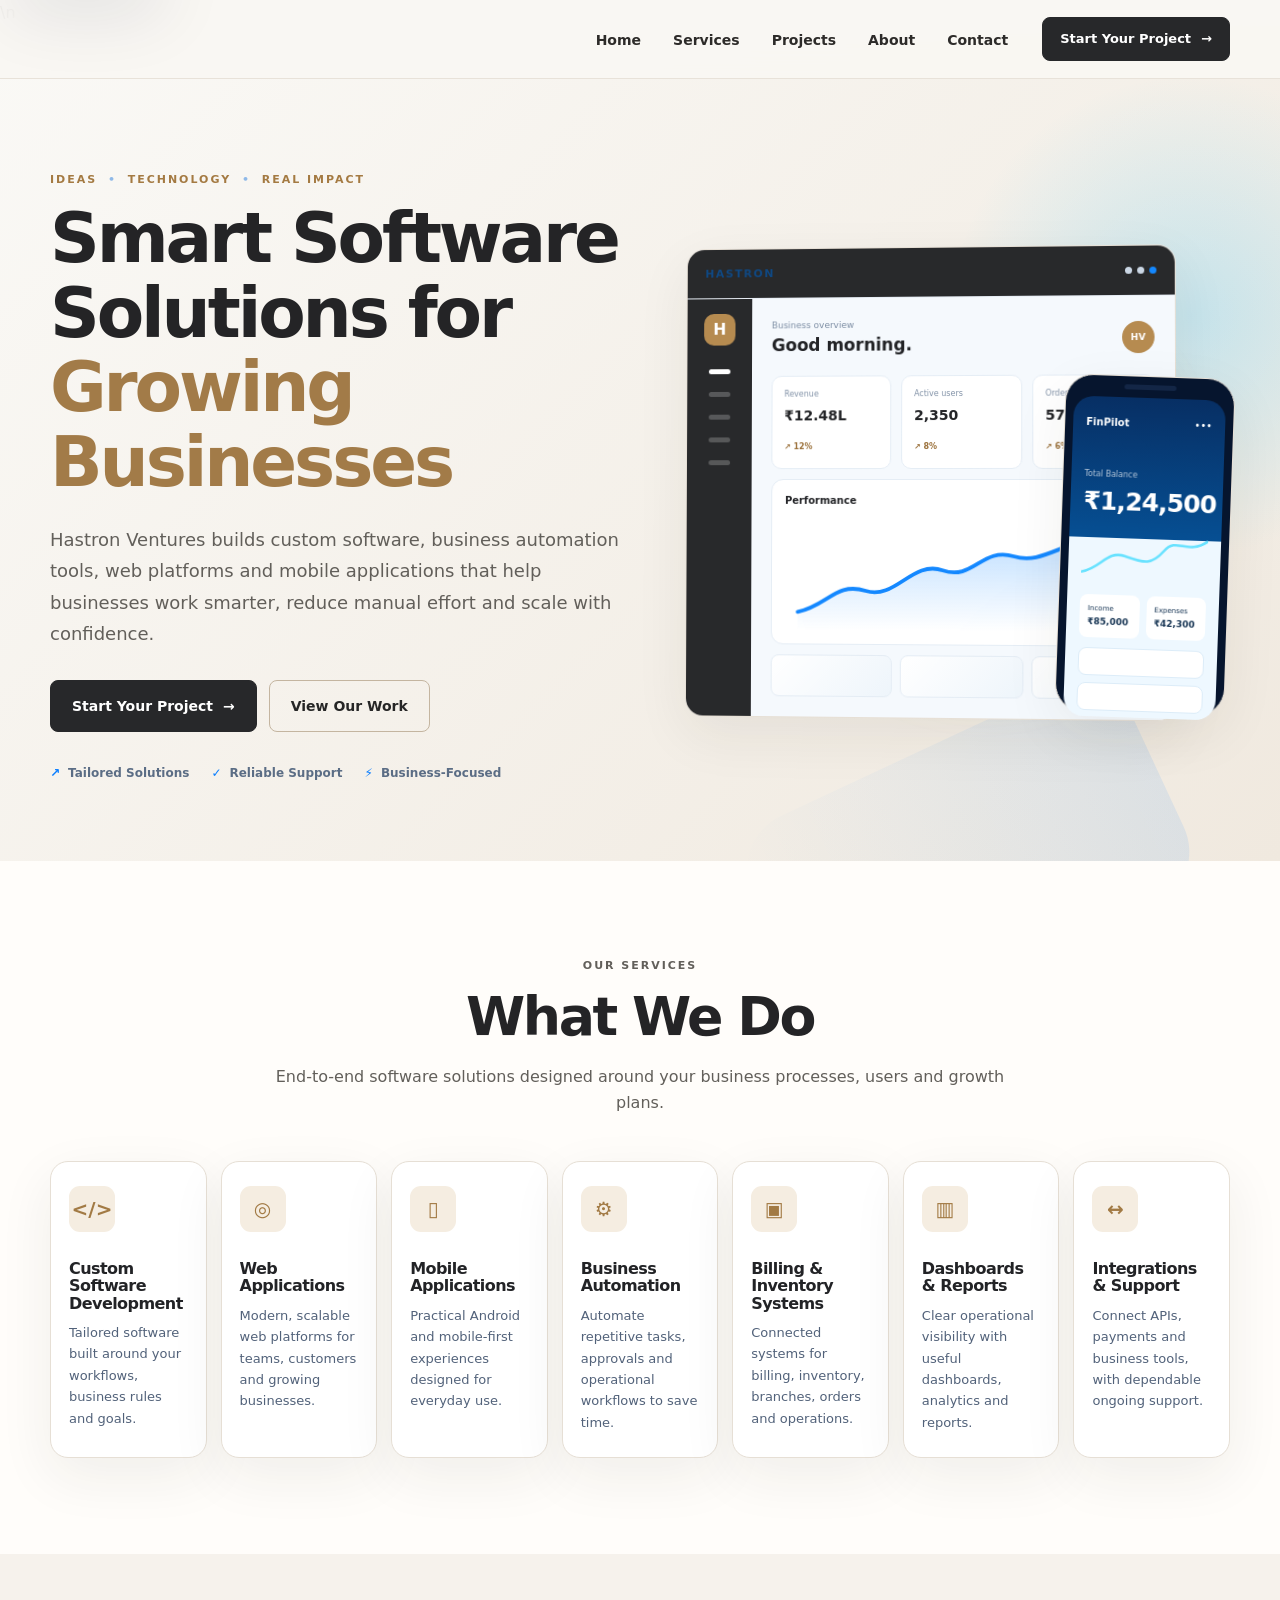
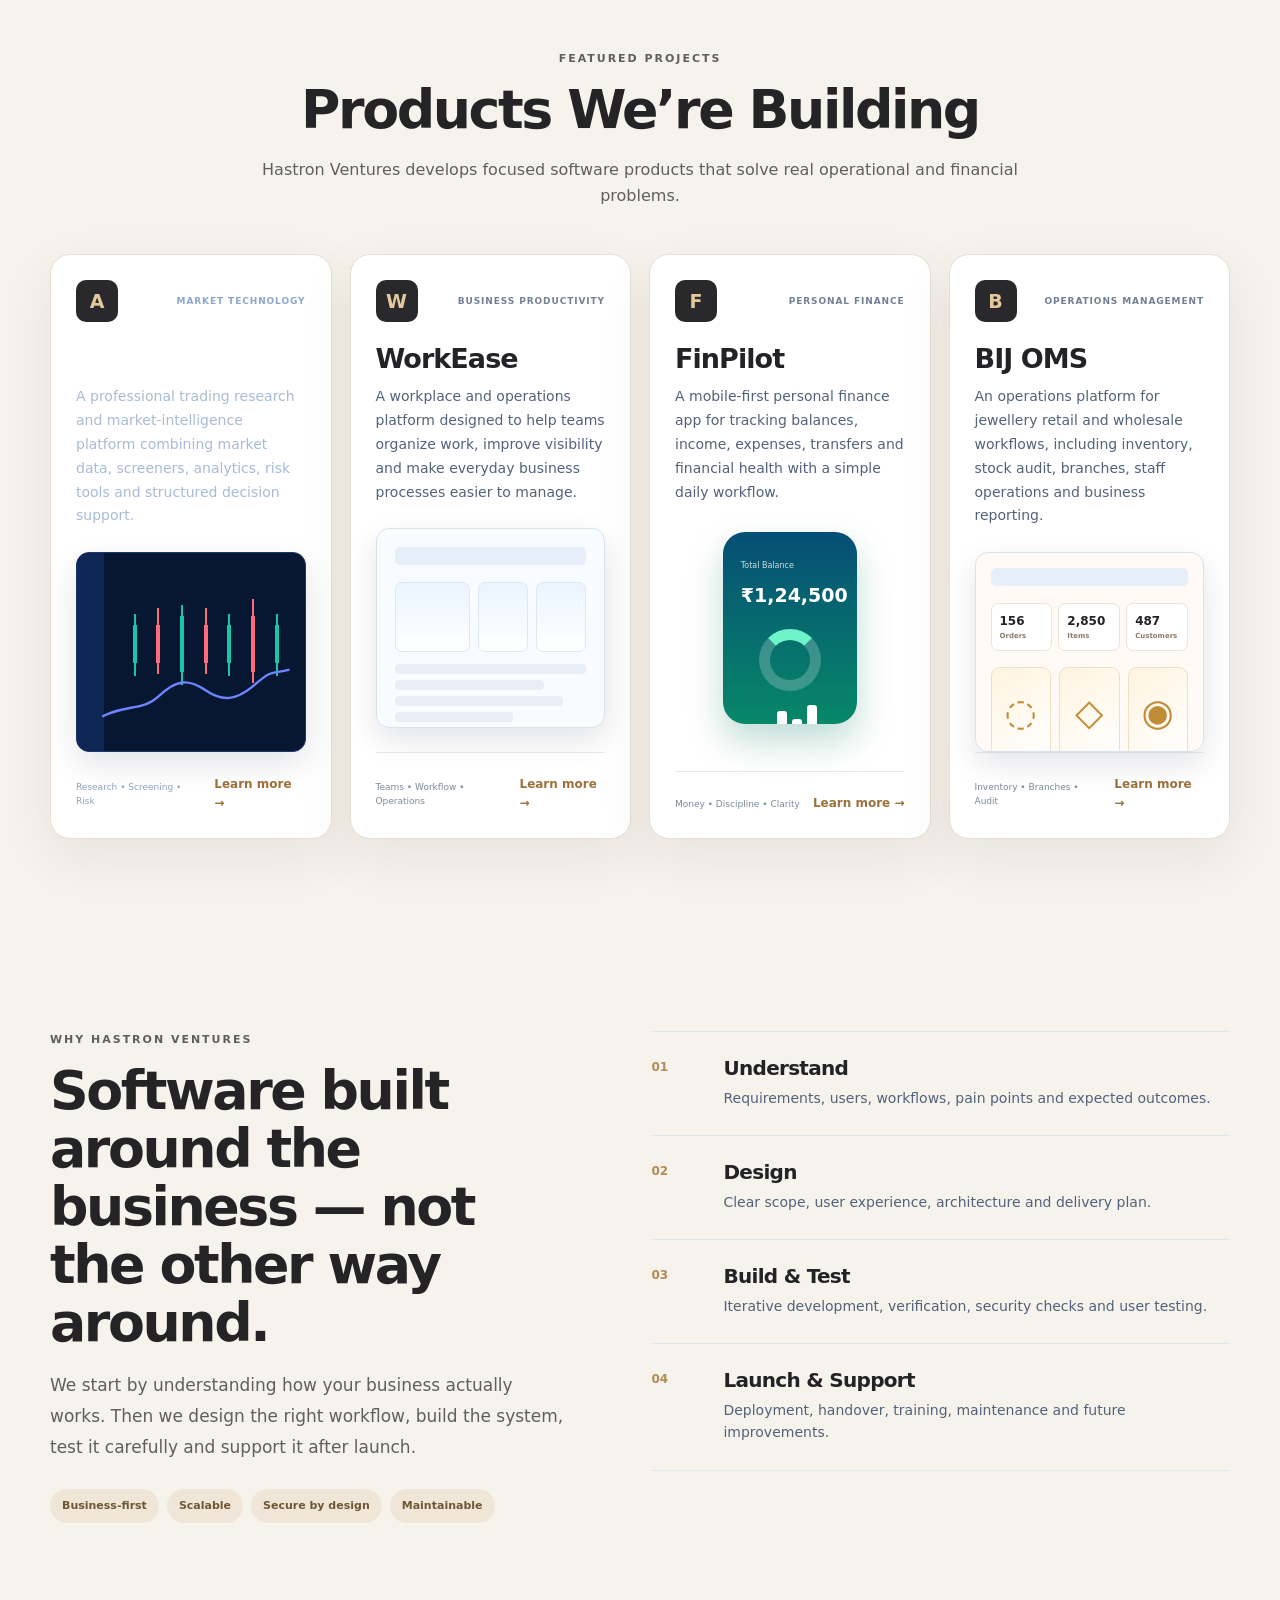
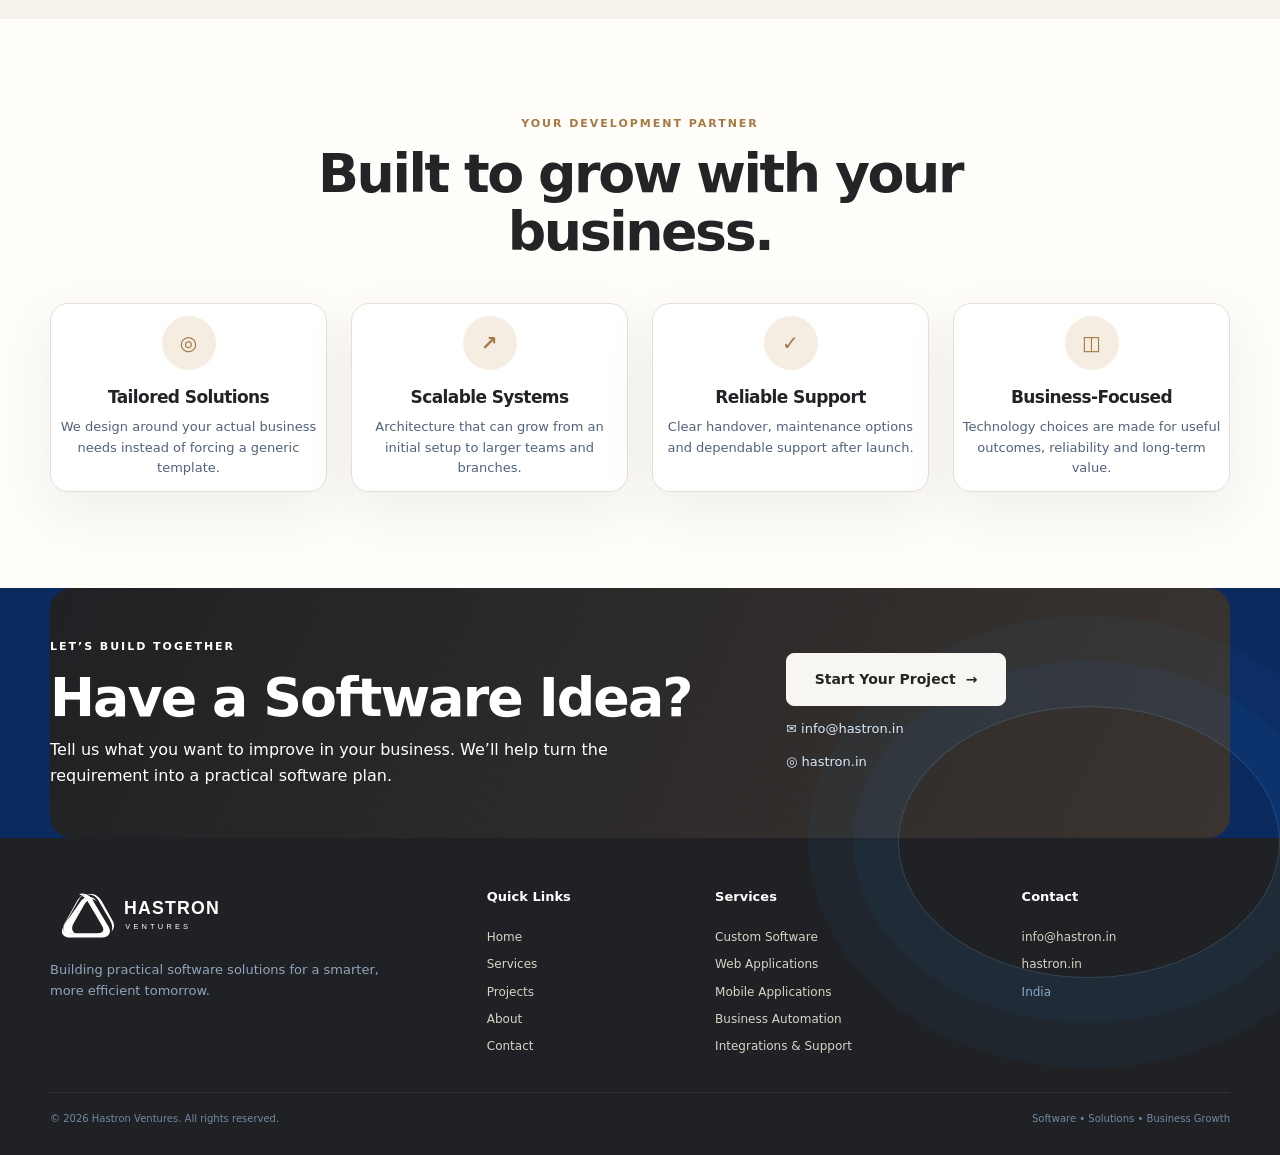
==== commit c0f5230f: "design: enable corporate theme on responsive site" ====
--- a/docs/index.html
+++ b/docs/index.html
@@ -5,14 +5,14 @@
   <meta name="viewport" content="width=device-width, initial-scale=1, viewport-fit=cover">
   <title>Hastron Ventures | Custom Software & Business Technology</title>
   <meta name="description" content="Hastron Ventures designs and develops custom software, web applications, mobile apps, business automation, dashboards and operational systems for growing businesses.">
-  <meta name="theme-color" content="#ffffff">
+  <meta name="theme-color" content="#f9f7f3">
   <meta property="og:title" content="Hastron Ventures | Custom Software & Business Technology">
   <meta property="og:description" content="Smart software solutions for growing businesses — custom software, web and mobile applications, automation, dashboards and business systems.">
   <meta property="og:type" content="website">
   <meta property="og:url" content="https://hastron.in/">
   <link rel="canonical" href="https://hastron.in/">
   <link rel="icon" href="logo.svg" type="image/svg+xml">
-  <link rel="stylesheet" href="styles.css">
+  <link rel="stylesheet" href="styles.css">\n  <link rel="stylesheet" href="corporate-theme.css">
 </head>
 <body>
   <a class="skip-link" href="#main">Skip to content</a>
--- a/docs/styles.css
+++ b/docs/styles.css
@@ -1 +1,7 @@
-:root{--navy:#071427;--gold:#c99a3d;--paper:#f7f6f1;--muted:#687386;--white:#fff}*{box-sizing:border-box}html{scroll-behavior:smooth}body{margin:0;background:var(--paper);color:var(--navy);font-family:Inter,sans-serif;line-height:1.6}.container{width:min(1160px,calc(100% - 32px));margin:auto}header{position:fixed;top:0;width:100%;z-index:20;background:#f7f6f1e8;backdrop-filter:blur(16px);border-bottom:1px solid #07142712}.nav{height:78px;display:flex;align-items:center}.brand{display:flex;align-items:center;gap:11px;text-decoration:none;color:var(--navy)}.brand>b{display:grid;place-items:center;width:42px;height:42px;border-radius:12px;background:var(--navy);color:#fff;font-family:Manrope}.brand span{display:flex;flex-direction:column;line-height:1}.brand strong{letter-spacing:2px;font:800 14px Manrope}.brand small{margin-top:5px;color:var(--gold);letter-spacing:4px;font-size:8px}nav{margin-left:auto;display:flex;gap:28px}nav a{color:var(--navy);text-decoration:none;font-size:14px;font-weight:600}#menu{display:none;margin-left:auto;border:0;background:none;font-size:25px}.hero{min-height:100vh;display:flex;align-items:center;padding:130px 0 80px}.hero-grid,.split{display:grid;grid-template-columns:1fr 1fr;gap:70px;align-items:center}.tag{color:var(--gold);font-weight:800;font-size:11px;letter-spacing:2px}h1,h2,h3{font-family:Manrope;margin:0;line-height:1.06}h1{font-size:clamp(52px,7vw,88px);letter-spacing:-4px;margin:25px 0}h1 em{font-style:normal;color:var(--gold)}h2{font-size:clamp(37px,5vw,59px);letter-spacing:-2.5px;margin:18px 0}h3{font-size:28px}.hero p,.copy,.heading>p{color:var(--muted);font-size:17px}.actions{display:flex;gap:10px;margin-top:30px}.actions a{padding:14px 19px;border-radius:999px;text-decoration:none;font-size:14px;font-weight:700}.primary{background:var(--navy);color:#fff}.secondary{border:1px solid #07142722;color:var(--navy)}.visual{min-height:570px;border-radius:34px;background:linear-gradient(145deg,#071427,#142a49);position:relative;overflow:hidden;box-shadow:0 30px 70px #0714272b}.visual:before{content:"";position:absolute;width:340px;height:340px;border-radius:50%;right:-120px;top:-100px;background:radial-gradient(circle,#d9ad57aa,transparent 68%)}.hv{position:absolute;inset:0;display:grid;place-items:center;color:#c99a3d;font:800 150px Manrope;letter-spacing:-18px;text-shadow:0 10px 30px #0004}.glass{position:absolute;left:25px;right:25px;bottom:25px;padding:25px;border:1px solid #ffffff20;border-radius:20px;background:#ffffff0d;backdrop-filter:blur(10px);color:#fff}.glass small{color:#dfba6d;letter-spacing:2px}.glass strong{display:block;font:700 25px Manrope;margin:8px 0}.glass span{font-size:13px;color:#ffffffa0}section{padding:105px 0}.light{background:#fff}.copy p+p{margin-top:24px}.heading{display:flex;justify-content:space-between;align-items:end;gap:30px;margin-bottom:40px}.heading>p{max-width:390px}.cards{display:grid;grid-template-columns:repeat(3,1fr);gap:18px}.card{min-height:420px;padding:30px;border-radius:27px;background:#fff;border:1px solid #07142718;display:flex;flex-direction:column}.card.dark{background:var(--navy);color:#fff}.card>small{font-size:10px;letter-spacing:1.5px;color:var(--gold)}.icon{width:62px;height:62px;border-radius:18px;background:#c99a3d18;color:var(--gold);display:grid;place-items:center;font:800 23px Manrope;margin:70px 0 28px}.card p{color:var(--muted);font-size:14px}.dark p{color:#ffffff98}.vision{background:var(--navy);color:#fff}.vision p{color:#ffffff92}.principles>div{display:grid;grid-template-columns:55px 1fr;padding:26px 0;border-bottom:1px solid #ffffff1c}.principles b{color:var(--gold);font-size:12px}.principles span{display:flex;flex-direction:column}.principles strong{font:700 19px Manrope}.principles small{color:#ffffff8c;margin-top:6px}.statement{text-align:center}.statement span{font:90px Georgia;color:var(--gold);line-height:.6}.statement small{letter-spacing:3px;color:var(--muted)}.contact{background:#fff;border:1px solid #07142718;border-radius:32px;padding:55px}.contact p{color:var(--muted);font-size:17px;max-width:680px}.foot{border-top:1px solid #07142718;padding:28px 0 42px;display:grid;grid-template-columns:1fr auto auto;gap:25px;align-items:center}.foot p{font-size:11px;color:var(--muted)}@media(max-width:850px){nav{display:none}nav.open{display:flex;position:absolute;top:78px;left:16px;right:16px;background:#fff;flex-direction:column;padding:20px;border-radius:18px;box-shadow:0 15px 40px #0002}#menu{display:block}.hero-grid,.split{grid-template-columns:1fr}.visual{min-height:430px}.cards{grid-template-columns:1fr}.heading{display:block}.foot{grid-template-columns:1fr}.contact{padding:32px}}@media(max-width:520px){h1{letter-spacing:-2.5px}.hero{padding-top:115px}.actions{flex-direction:column}.visual{min-height:370px}.hv{font-size:110px}.container{width:calc(100% - 24px)}section{padding:75px 0}}+:root{--navy:#071c3f;--navy-2:#0b2a59;--blue:#087dff;--blue-2:#27c9ff;--sky:#edf7ff;--ink:#0b1730;--text:#52627a;--muted:#7a889d;--line:#dfe8f2;--surface:#ffffff;--soft:#f6f9fd;--shadow:0 24px 70px rgba(7,28,63,.12);--shadow-soft:0 12px 36px rgba(7,28,63,.08)}
+*{box-sizing:border-box}html{scroll-behavior:smooth;scroll-padding-top:90px}body{margin:0;font-family:Inter,ui-sans-serif,system-ui,-apple-system,BlinkMacSystemFont,"Segoe UI",sans-serif;background:#fff;color:var(--ink);line-height:1.6;-webkit-font-smoothing:antialiased;overflow-x:hidden}img,svg{display:block;max-width:100%}a{color:inherit;text-decoration:none}button,input,textarea,select{font:inherit}button{cursor:pointer}.container{width:min(1180px,calc(100% - 40px));margin-inline:auto}.section{padding:96px 0}.skip-link{position:fixed;left:12px;top:-60px;z-index:1000;background:#fff;color:#111;padding:10px 14px;border-radius:8px;box-shadow:var(--shadow);transition:.2s}.skip-link:focus{top:12px}.site-header{position:fixed;inset:0 0 auto;z-index:100;background:rgba(255,255,255,.9);backdrop-filter:blur(18px);border-bottom:1px solid rgba(12,49,94,.08)}.nav-shell{height:78px;display:flex;align-items:center;gap:28px}.brand{display:flex;align-items:center;flex:0 0 auto}.brand img{width:205px;height:auto}.desktop-nav{display:flex;align-items:center;gap:32px;margin-left:auto}.desktop-nav a{font-size:14px;font-weight:650;color:#2c3e58;position:relative;padding:27px 0 25px}.desktop-nav a:after{content:"";position:absolute;left:0;right:100%;bottom:17px;height:2px;border-radius:2px;background:var(--blue);transition:right .25s ease}.desktop-nav a:hover{color:var(--blue)}.desktop-nav a:hover:after{right:0}.button{display:inline-flex;align-items:center;justify-content:center;gap:10px;background:linear-gradient(135deg,var(--blue),#1269ed);color:#fff;border:1px solid transparent;padding:14px 21px;border-radius:9px;font-size:14px;font-weight:750;box-shadow:0 10px 24px rgba(8,125,255,.22);transition:transform .2s ease,box-shadow .2s ease,background .2s ease}.button:hover{transform:translateY(-2px);box-shadow:0 14px 28px rgba(8,125,255,.28)}.button-small{padding:11px 17px;font-size:13px}.button-outline{background:#fff;color:#15406f;border-color:#bcd0e5;box-shadow:none}.button-outline:hover{background:#f8fbff;box-shadow:none}.desktop-cta{margin-left:6px}.menu-toggle{display:none;margin-left:auto;width:44px;height:44px;border:0;border-radius:10px;background:#f3f7fc;align-items:center;justify-content:center;flex-direction:column;gap:5px}.menu-toggle span{width:21px;height:2px;background:var(--navy);transition:.2s}.menu-toggle.open span:nth-child(1){transform:translateY(7px) rotate(45deg)}.menu-toggle.open span:nth-child(2){opacity:0}.menu-toggle.open span:nth-child(3){transform:translateY(-7px) rotate(-45deg)}.mobile-nav{display:none}.eyebrow{margin:0 0 13px;color:#3a6fa9;font-size:11px;font-weight:800;letter-spacing:.22em;text-transform:uppercase}.eyebrow span{color:#8fb9e8;margin:0 5px}h1,h2,h3,p{margin-top:0}h1,h2,h3{letter-spacing:-.035em;line-height:1.08}h1{font-size:clamp(45px,5.4vw,72px);margin-bottom:24px}h2{font-size:clamp(36px,4.2vw,55px);margin-bottom:18px}h3{font-size:20px}.hero{position:relative;min-height:760px;padding-top:145px;padding-bottom:78px;background:linear-gradient(118deg,#ffffff 0%,#ffffff 49%,#f1f9ff 49%,#e9f6ff 100%);overflow:hidden}.hero:before,.hero:after{content:"";position:absolute;pointer-events:none}.hero:before{width:500px;height:500px;border-radius:50%;background:radial-gradient(circle,rgba(35,190,255,.22),rgba(35,190,255,0) 68%);right:-160px;top:40px}.hero:after{width:420px;height:240px;right:8%;bottom:-120px;transform:rotate(-25deg);background:linear-gradient(90deg,transparent,rgba(8,125,255,.09));border-radius:60px}.hero-grid{display:grid;grid-template-columns:1.02fr .98fr;gap:64px;align-items:center;position:relative;z-index:1}.hero-copy em{font-style:normal;color:var(--blue)}.hero-lead{max-width:650px;color:var(--text);font-size:18px;line-height:1.75}.hero-actions{display:flex;gap:12px;flex-wrap:wrap;margin-top:30px}.trust-row{display:flex;flex-wrap:wrap;gap:22px;margin-top:32px;color:#5b6d85;font-size:12px;font-weight:650}.trust-row span{display:flex;align-items:center;gap:8px}.mini-icon{font-style:normal;color:var(--blue);font-weight:900}.hero-visual{min-height:510px;position:relative}.hero-glow{position:absolute;inset:8% 2% 2% 12%;background:radial-gradient(circle at center,rgba(65,184,255,.34),rgba(65,184,255,0) 69%);filter:blur(15px)}.dashboard-window{position:absolute;left:0;right:56px;top:24px;border:1px solid #c7d9ea;background:#fff;border-radius:18px;overflow:hidden;box-shadow:0 32px 85px rgba(3,34,75,.23);transform:perspective(1200px) rotateY(-3deg) rotateX(1deg)}.window-bar{height:50px;border-bottom:1px solid #e7edf5;display:flex;align-items:center;justify-content:space-between;padding:0 18px;background:#fbfdff}.window-brand{font-size:11px;font-weight:900;letter-spacing:.14em;color:#0f4883}.window-dots{display:flex;gap:5px}.window-dots i{width:7px;height:7px;border-radius:50%;background:#cbd7e5}.window-dots i:last-child{background:#1488ff}.dashboard-body{display:grid;grid-template-columns:66px 1fr;min-height:370px}.dash-sidebar{background:linear-gradient(180deg,#062f70,#061e49);padding:15px 12px;display:flex;align-items:center;flex-direction:column;gap:18px}.dash-logo{width:32px;height:32px;border-radius:10px;background:#fff;color:#0d5bc1;display:grid;place-items:center;font-weight:900;margin-bottom:6px}.dash-sidebar span{width:22px;height:5px;border-radius:5px;background:rgba(255,255,255,.22)}.dash-sidebar span.active{background:#fff}.dash-content{padding:20px;background:#f5f9fd}.dash-head{display:flex;justify-content:space-between;align-items:center;margin-bottom:16px}.dash-head small{display:block;color:#7d8ea4;font-size:9px}.dash-head strong{font-size:17px}.avatar{width:32px;height:32px;border-radius:50%;background:#0a5cbf;color:#fff;display:grid;place-items:center;font-size:9px;font-weight:800}.stat-row{display:grid;grid-template-columns:repeat(3,1fr);gap:10px}.stat-card{background:#fff;border:1px solid #e5edf5;border-radius:10px;padding:12px}.stat-card small{display:block;color:#8292a7;font-size:8px}.stat-card b{display:block;font-size:14px;margin:4px 0}.stat-card em{font-style:normal;color:#13a66b;font-size:8px;font-weight:800}.chart-card{background:#fff;border:1px solid #e5edf5;border-radius:12px;padding:13px;margin-top:10px}.chart-title{display:flex;justify-content:space-between;align-items:center}.chart-title strong{font-size:10px}.chart-title span{font-size:8px;color:#8292a7}.chart-card svg{width:100%;height:115px;margin-top:7px}.mini-cards{display:grid;grid-template-columns:repeat(3,1fr);gap:8px;margin-top:10px}.mini-cards span{height:42px;border-radius:8px;background:linear-gradient(135deg,#fff,#eef5fb);border:1px solid #e4ecf4}.phone-mockup{position:absolute;right:0;bottom:18px;width:170px;height:338px;background:#06152e;border:5px solid #07142b;border-radius:28px;padding:8px;box-shadow:0 24px 55px rgba(3,24,52,.28);transform:rotate(2deg)}.phone-speaker{width:52px;height:5px;border-radius:20px;background:#132646;margin:0 auto 8px}.phone-screen{height:100%;border-radius:20px;padding:18px 13px;background:linear-gradient(180deg,#072f64,#064f93 44%,#eef8ff 44%);color:#fff;overflow:hidden}.phone-top{display:flex;justify-content:space-between;font-size:10px;margin-bottom:28px}.phone-screen>small{font-size:8px;opacity:.7}.phone-screen h3{font-size:25px;margin:3px 0 17px}.phone-line{height:48px;margin-bottom:15px;background:url("data:image/svg+xml,%3Csvg xmlns='http://www.w3.org/2000/svg' viewBox='0 0 150 50'%3E%3Cpath d='M0 45 C25 40 29 18 52 25 S83 35 98 17 S125 22 150 4' fill='none' stroke='%2368e2ff' stroke-width='3'/%3E%3C/svg%3E") center/100% 100% no-repeat}.phone-grid{display:grid;grid-template-columns:1fr 1fr;gap:7px;color:#173554}.phone-grid span{background:#fff;padding:9px 8px;border-radius:8px;font-size:7px}.phone-grid b{font-size:9px}.phone-list{display:grid;gap:7px;margin-top:10px}.phone-list i{height:28px;border-radius:8px;background:#fff;border:1px solid #dcecf8}.services{background:#fff}.section-heading{max-width:760px;margin-bottom:46px}.section-heading.centered{text-align:center;margin-inline:auto}.section-heading>p:not(.eyebrow){color:var(--text);font-size:16px}.service-grid{display:grid;grid-template-columns:repeat(7,1fr);gap:14px}.service-card{min-height:240px;border:1px solid var(--line);border-radius:13px;padding:24px 18px;background:#fff;box-shadow:0 8px 24px rgba(8,44,87,.04);transition:.25s ease}.service-card:hover{transform:translateY(-5px);box-shadow:var(--shadow-soft);border-color:#bdd9f4}.service-icon{width:46px;height:46px;display:grid;place-items:center;border-radius:11px;background:#eaf5ff;color:#0b71e9;font-weight:900;font-size:20px;margin-bottom:28px}.service-card h3{font-size:16px;margin-bottom:10px}.service-card p{margin:0;color:var(--text);font-size:13px;line-height:1.65}.projects-section{background:linear-gradient(180deg,#f8fbff,#fff)}.projects-grid{display:grid;grid-template-columns:repeat(4,1fr);gap:18px}.project-card{position:relative;min-height:550px;border:1px solid var(--line);border-radius:16px;background:#fff;padding:25px;display:flex;flex-direction:column;overflow:hidden;box-shadow:0 10px 28px rgba(5,34,70,.06);transition:.25s ease}.project-card:hover{transform:translateY(-5px);box-shadow:var(--shadow-soft)}.project-card.alpha{background:linear-gradient(180deg,#0a1630,#0f2550);border-color:#142b55;color:#fff}.project-card.finpilot{background:linear-gradient(180deg,#ecfbf6,#fff)}.project-card.bij{background:linear-gradient(180deg,#fffaf2,#fff)}.project-top{display:flex;align-items:center;justify-content:space-between;gap:10px;margin-bottom:22px}.project-top>span{font-size:9px;text-transform:uppercase;letter-spacing:.1em;color:#728096;font-weight:800}.alpha .project-top>span{color:#8da7cc}.project-mark{width:42px;height:42px;border-radius:10px;display:grid;place-items:center;background:#0b7fff;color:#fff;font-size:19px;font-weight:900}.alpha .project-mark{background:#222f67}.finpilot .project-mark{background:#078f65}.bij .project-mark{background:#bd8935}.project-card h3{font-size:27px;margin-bottom:12px}.project-card>p{color:var(--text);font-size:14px;line-height:1.7;min-height:96px}.alpha>p{color:#a8bbd6}.product-screen{position:relative;height:200px;border:1px solid #d7e2ed;border-radius:13px;margin-top:10px;overflow:hidden;background:#fff;box-shadow:0 12px 30px rgba(2,22,49,.11)}.alpha-screen{background:#071631;border-color:#1b3768}.alpha-screen svg{position:absolute;left:25px;right:12px;bottom:25px;width:calc(100% - 40px)}.screen-sidebar{position:absolute;inset:0 auto 0 0;width:27px;background:#0f2754}.candles{position:absolute;inset:24px 16px 40px 46px;display:flex;align-items:center;justify-content:space-around}.candles i{width:4px;background:#19c2b1;height:38px;box-shadow:0 -12px 0 -1px #19c2b1,0 14px 0 -1px #19c2b1}.candles i:nth-child(2n){background:#ff6b79;box-shadow:0 -18px 0 -1px #ff6b79,0 12px 0 -1px #ff6b79}.candles i:nth-child(3n){height:56px}.light-screen{background:#f8fbff;padding:18px}.screen-toolbar{height:18px;border-radius:5px;background:#e6eff9;margin-bottom:17px}.work-cols{display:grid;grid-template-columns:1.2fr .8fr .8fr;gap:8px;height:70px}.work-cols i{border-radius:7px;background:linear-gradient(#eaf4ff,#fff);border:1px solid #dce9f5}.task-row{display:grid;gap:6px;margin-top:12px}.task-row span{height:10px;background:#e8eef6;border-radius:4px}.task-row span:nth-child(2){width:78%}.task-row span:nth-child(3){width:88%}.task-row span:nth-child(4){width:62%}.finpilot-preview{height:200px;margin-top:10px;display:grid;place-items:center}.fp-phone{width:134px;height:192px;border-radius:22px;background:linear-gradient(180deg,#064e75,#078868);color:#fff;padding:18px;box-shadow:0 17px 35px rgba(7,121,93,.25);position:relative;overflow:hidden}.fp-phone small{font-size:8px;opacity:.8}.fp-phone strong{display:block;font-size:19px;margin-top:4px}.fp-ring{width:62px;height:62px;border-radius:50%;border:11px solid rgba(255,255,255,.22);border-top-color:#6ff4ca;margin:19px auto 12px}.fp-bars{display:flex;align-items:end;justify-content:center;gap:5px;height:32px}.fp-bars i{width:10px;background:#fff;border-radius:3px 3px 0 0;height:30%}.fp-bars i:nth-child(2){height:75%}.fp-bars i:nth-child(3){height:50%}.fp-bars i:nth-child(4){height:95%}.bij-screen{padding:15px;background:#fffaf6}.bij-stats{display:grid;grid-template-columns:repeat(3,1fr);gap:6px}.bij-stats span{background:#fff;border:1px solid #eee3d4;border-radius:7px;padding:8px;font-weight:800;font-size:12px}.bij-stats small{display:block;font-size:7px;color:#8a7d6b}.jewel-row{display:grid;grid-template-columns:repeat(3,1fr);gap:8px;margin-top:16px}.jewel-row i{height:91px;border-radius:9px;background:linear-gradient(145deg,#fff4df,#fff);border:1px solid #f0dfc2;display:grid;place-items:center;color:#c18c38;font-size:37px;font-style:normal}.project-foot{display:flex;align-items:center;justify-content:space-between;gap:12px;margin-top:auto;padding-top:22px;border-top:1px solid rgba(125,149,179,.18)}.project-foot span{font-size:9px;color:#7b889a}.project-foot a{font-size:12px;font-weight:800;color:var(--blue)}.alpha .project-foot{border-color:rgba(255,255,255,.11)}.alpha .project-foot span{color:#8fa3bf}.alpha .project-foot a{color:#7ea1ff}.process-section{background:#fff}.process-grid{display:grid;grid-template-columns:.95fr 1.05fr;gap:78px;align-items:start}.process-copy>p:not(.eyebrow){color:var(--text);font-size:17px;line-height:1.8}.pill-row{display:flex;flex-wrap:wrap;gap:8px;margin-top:27px}.pill-row span{padding:8px 12px;border-radius:999px;background:#eef6ff;color:#225d98;font-size:11px;font-weight:750}.process-steps{border-top:1px solid var(--line)}.process-step{display:grid;grid-template-columns:52px 1fr;gap:20px;padding:26px 0;border-bottom:1px solid var(--line)}.process-step>b{color:var(--blue);font-size:12px}.process-step h3{font-size:20px;margin-bottom:7px}.process-step p{margin:0;color:var(--text);font-size:14px}.partner-section{background:#f8fbff}.partner-heading{text-align:center;max-width:700px;margin:0 auto 42px}.partner-grid{display:grid;grid-template-columns:repeat(4,1fr);gap:24px}.partner-card{text-align:center;padding:12px 8px}.partner-card>div{width:54px;height:54px;border-radius:50%;display:grid;place-items:center;margin:0 auto 18px;background:#e4f2ff;color:#0b79f1;font-size:20px;font-weight:900}.partner-card h3{font-size:17px;margin-bottom:10px}.partner-card p{color:var(--text);font-size:13px;margin:0}.contact-section{padding:0;background:#0b2a5e}.contact-banner{min-height:250px;padding:50px 0;display:grid;grid-template-columns:1.2fr .8fr;align-items:center;gap:70px;color:#fff;position:relative}.contact-banner:after{content:"";position:absolute;width:380px;height:270px;right:-50px;bottom:-140px;border-radius:50%;border:1px solid rgba(104,193,255,.22);box-shadow:0 0 0 45px rgba(42,145,255,.05),0 0 0 90px rgba(42,145,255,.04)}.contact-banner h2{margin-bottom:10px}.contact-banner p:not(.eyebrow){margin:0;color:#c6d9ee;max-width:650px}.light-eyebrow{color:#8fd4ff}.contact-actions{display:flex;flex-direction:column;align-items:flex-start;gap:13px;position:relative;z-index:1}.button-white{background:#fff;color:#1262bc;box-shadow:none;min-width:220px}.button-white:hover{background:#f4f9ff;box-shadow:none}.contact-actions>a:not(.button){font-size:13px;color:#d8e9fa}.site-footer{background:#06172f;color:#d8e5f4}.footer-grid{display:grid;grid-template-columns:1.5fr .7fr 1fr .8fr;gap:46px;padding:52px 0 36px}.footer-brand img{width:205px;filter:brightness(0) invert(1)}.footer-brand p{color:#8fa4bc;max-width:340px;font-size:13px;margin-top:18px}.footer-grid h3{font-size:13px;letter-spacing:0;color:#fff;margin-bottom:16px}.footer-grid>div:not(.footer-brand){display:flex;flex-direction:column;align-items:flex-start;gap:8px}.footer-grid a,.footer-grid span{font-size:12px;color:#94aac3}.footer-grid a:hover{color:#fff}.footer-bottom{display:flex;align-items:center;justify-content:space-between;gap:20px;border-top:1px solid rgba(255,255,255,.08);padding:18px 0 28px;color:#7088a3;font-size:10px}.reveal{opacity:0;transform:translateY(18px);transition:opacity .55s ease,transform .55s ease}.reveal.show{opacity:1;transform:none}
+@media (max-width:1120px){.service-grid{grid-template-columns:repeat(4,1fr)}.projects-grid{grid-template-columns:repeat(2,1fr)}.project-card{min-height:520px}}
+@media (max-width:900px){.desktop-nav,.desktop-cta{display:none}.menu-toggle{display:flex}.brand img{width:190px}.nav-shell{height:72px}.mobile-nav{position:fixed;top:72px;left:20px;right:20px;display:flex;flex-direction:column;gap:4px;padding:13px;background:#fff;border:1px solid var(--line);border-radius:14px;box-shadow:var(--shadow);opacity:0;visibility:hidden;transform:translateY(-12px);transition:.2s;max-height:calc(100vh - 92px);overflow:auto}.mobile-nav.open{opacity:1;visibility:visible;transform:none}.mobile-nav>a:not(.button){padding:12px 10px;font-size:14px;font-weight:650}.mobile-nav .button{margin-top:7px}.hero{padding-top:118px;min-height:auto;background:linear-gradient(180deg,#fff 0,#fff 48%,#f1f8ff 48%,#edf8ff 100%)}.hero-grid{grid-template-columns:1fr;gap:45px}.hero-copy{max-width:720px}.hero-visual{min-height:470px}.dashboard-window{right:95px}.phone-mockup{right:20px}.process-grid{grid-template-columns:1fr;gap:42px}.contact-banner{grid-template-columns:1fr;gap:30px}.footer-grid{grid-template-columns:1.3fr 1fr 1fr}.footer-grid>div:last-child{grid-column:2/4}}
+@media (max-width:720px){.container{width:min(100% - 28px,1180px)}.section{padding:72px 0}h1{font-size:clamp(42px,12vw,58px)}h2{font-size:clamp(33px,9vw,46px)}.hero-lead{font-size:16px}.trust-row{gap:13px 18px}.hero-visual{min-height:390px}.dashboard-window{right:48px;top:10px}.dashboard-body{grid-template-columns:45px 1fr;min-height:300px}.dash-sidebar{padding-inline:8px}.dash-logo{width:27px;height:27px}.dash-sidebar span{width:17px}.dash-content{padding:12px}.stat-card{padding:8px}.stat-card b{font-size:11px}.chart-card svg{height:80px}.phone-mockup{width:132px;height:270px;right:2px;bottom:2px}.phone-screen{padding:13px 10px}.phone-screen h3{font-size:19px}.phone-line{height:36px}.phone-grid span{padding:6px;font-size:6px}.phone-list i{height:22px}.service-grid{grid-template-columns:repeat(2,1fr)}.service-card{min-height:220px}.projects-grid{grid-template-columns:1fr}.project-card{min-height:520px}.partner-grid{grid-template-columns:repeat(2,1fr)}.footer-grid{grid-template-columns:1fr 1fr}.footer-grid>div:last-child{grid-column:auto}.footer-brand{grid-column:1/-1}.contact-banner{padding:42px 0}}
+@media (max-width:480px){.container{width:calc(100% - 24px)}.brand img{width:168px}.nav-shell{height:68px}.mobile-nav{top:68px;left:12px;right:12px}.hero{padding-top:105px}.hero-actions{flex-direction:column;align-items:stretch}.hero-actions .button{width:100%}.trust-row{font-size:11px}.hero-visual{min-height:330px}.dashboard-window{left:0;right:28px}.window-bar{height:40px;padding-inline:12px}.dashboard-body{min-height:250px}.dash-sidebar{display:none}.stat-row{gap:5px}.stat-card:nth-child(3){display:none}.stat-row{grid-template-columns:1fr 1fr}.dash-head{margin-bottom:10px}.chart-card{margin-top:7px;padding:8px}.chart-card svg{height:64px}.mini-cards{display:none}.phone-mockup{width:108px;height:218px;border-radius:22px;padding:5px}.phone-screen{border-radius:16px;padding:10px 7px}.phone-screen h3{font-size:16px;margin-bottom:8px}.phone-top{margin-bottom:16px}.phone-line{height:25px;margin-bottom:8px}.phone-grid{gap:4px}.phone-grid span{font-size:5px;padding:4px}.phone-grid b{font-size:6px}.phone-list{gap:4px;margin-top:6px}.phone-list i{height:16px}.service-grid{grid-template-columns:1fr}.service-card{min-height:0;padding:20px}.service-icon{margin-bottom:18px}.partner-grid{grid-template-columns:1fr}.footer-grid{grid-template-columns:1fr;gap:28px}.footer-brand{grid-column:auto}.footer-bottom{flex-direction:column;align-items:flex-start}.project-card{padding:20px;min-height:500px}.project-foot{flex-direction:column;align-items:flex-start}}
+@media (prefers-reduced-motion:reduce){html{scroll-behavior:auto}.reveal{opacity:1;transform:none;transition:none}.button,.service-card,.project-card{transition:none}}
--- a/docs/corporate-theme.css
+++ b/docs/corporate-theme.css
@@ -0,0 +1,37 @@
+/* Hastron Ventures — charcoal & champagne corporate identity */
+:root{--hv-ink:#222326;--hv-gold:#b68b50;--hv-gold-light:#e5d2b0;--hv-paper:#f9f7f3;--hv-muted:#686663}
+html{scroll-behavior:smooth;scroll-padding-top:90px}body{background:var(--hv-paper);color:var(--hv-ink)}
+::selection{background:#e8d7b8;color:#222}
+.site-header{background:rgba(249,247,243,.95)!important;border-bottom:1px solid #e8e2d9!important;backdrop-filter:blur(18px)}
+.brand img{max-height:56px;width:auto;object-fit:contain}
+.desktop-nav a,.mobile-nav a{color:#2d2b29!important}.desktop-nav a:hover,.mobile-nav a:hover{color:#9e7844!important}
+.button{background:#27282a!important;color:#fff!important;border-color:#27282a!important;border-radius:8px!important;box-shadow:none!important}
+.button:hover{background:#a77e49!important;border-color:#a77e49!important;color:white!important;transform:translateY(-2px)}
+.button-outline{background:transparent!important;color:#262626!important;border:1px solid #c4b5a0!important}.button-outline:hover{background:#ede3d5!important;color:#262626!important}
+.button-white{background:#f8f6f2!important;color:#252525!important;border-color:#f8f6f2!important}
+.eyebrow{color:#a47a42!important;letter-spacing:.18em!important;font-weight:700!important}
+.hero{background:linear-gradient(135deg,#faf9f6 0%,#f0e9df 100%)!important}
+.hero h1,.section-heading h2,.process-copy h2,.partner-heading h2{color:#242426!important;letter-spacing:-.045em}
+.hero h1 em{color:#a27b48!important;font-style:normal}
+.hero-lead,.section-heading p,.process-copy p{color:#625f5a!important}
+.hero-glow{background:radial-gradient(circle,#d4b98a66,transparent 70%)!important}
+.dashboard-window,.phone-mockup,.service-card,.project-card,.partner-card{box-shadow:0 18px 55px #30271b12!important;border:1px solid #e6dfd5!important}
+.window-bar,.dash-sidebar{background:#28292b!important}.dash-logo,.avatar{background:#b68b50!important;color:#fff!important}
+.stat-card em,.project-foot a{color:#9b713b!important}
+.services,.partner-section{background:#fffdfa!important}
+.service-card,.partner-card{background:#fff!important;border-radius:18px!important;transition:transform .25s ease,box-shadow .25s ease}
+.service-card:hover,.partner-card:hover,.project-card:hover{transform:translateY(-5px);box-shadow:0 22px 50px #342a1b1c!important}
+.service-icon,.partner-card>div:first-child{color:#a27a44!important;background:#f5ede1!important}
+.projects-section,.process-section{background:#f6f2ec!important}
+.project-card{background:#fff!important;border-radius:20px!important;overflow:hidden}
+.project-mark{background:#29292b!important;color:#e3c79d!important}
+.pill-row span{background:#f0e6d7!important;color:#6f5634!important;border-color:#e6d8c4!important}
+.process-step b{color:#b18b58!important}
+.contact-banner{background:linear-gradient(115deg,#202124,#3a3430)!important;border-radius:22px!important}
+.contact-banner h2,.contact-banner p{color:#fff!important}.light-eyebrow{color:#e0be89!important}
+.site-footer{background:#202124!important;color:#e8e4dd!important}.site-footer a{color:#d9d2c7!important}.site-footer a:hover{color:#e5be82!important}
+.footer-brand img{filter:brightness(0) invert(1)}
+:focus-visible{outline:3px solid #b68b50!important;outline-offset:4px}
+@media(max-width:991px){.brand img{max-height:44px}.hero-grid{gap:2rem}.mobile-nav{background:#faf8f4!important;box-shadow:0 16px 30px #2222!important}}
+@media(max-width:600px){.hero{padding-top:90px!important}.hero h1{font-size:clamp(2.35rem,10vw,3.7rem)!important;line-height:1.09!important}.hero-actions{display:flex;flex-wrap:wrap;gap:12px}.hero-actions .button{max-width:100%}.contact-banner{border-radius:14px!important}.section{overflow:hidden}.brand img{max-width:180px}}
+@media(prefers-reduced-motion:reduce){*,*::before,*::after{scroll-behavior:auto!important;animation-duration:.01ms!important;transition-duration:.01ms!important}}
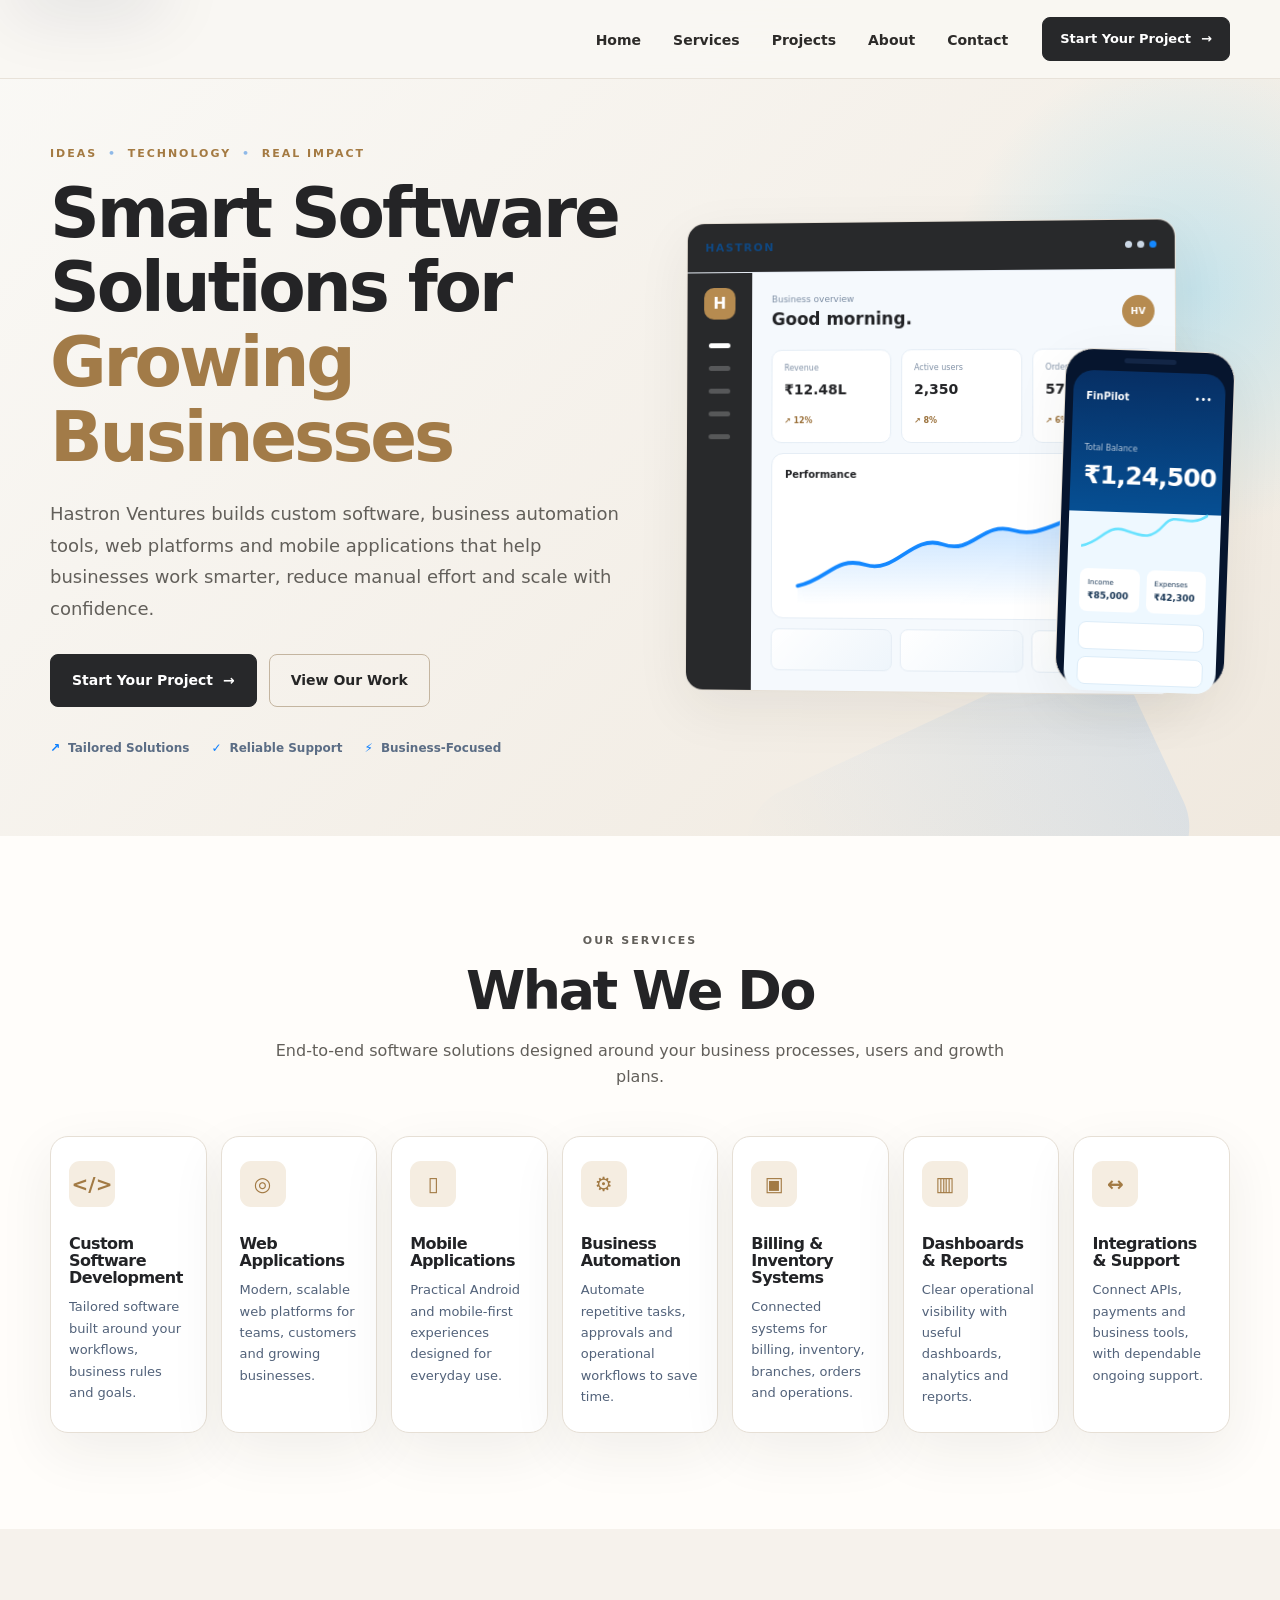
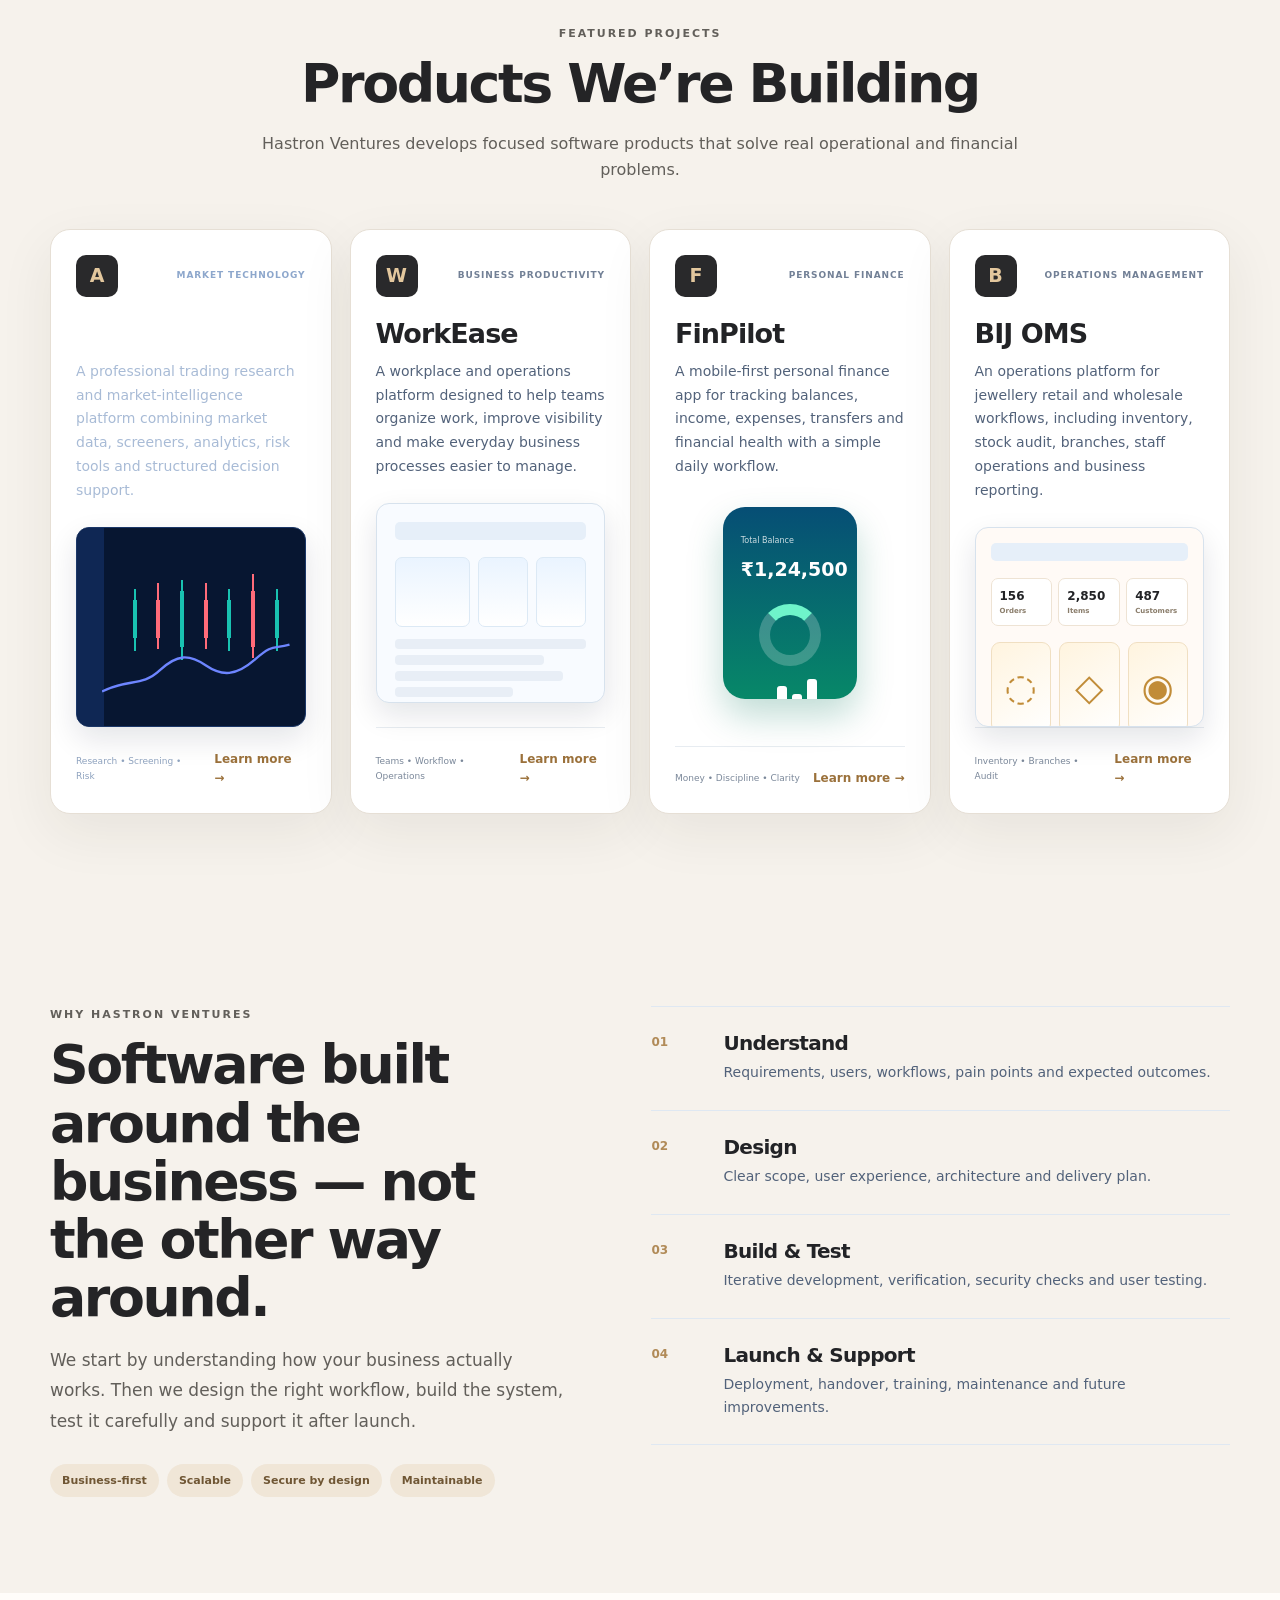
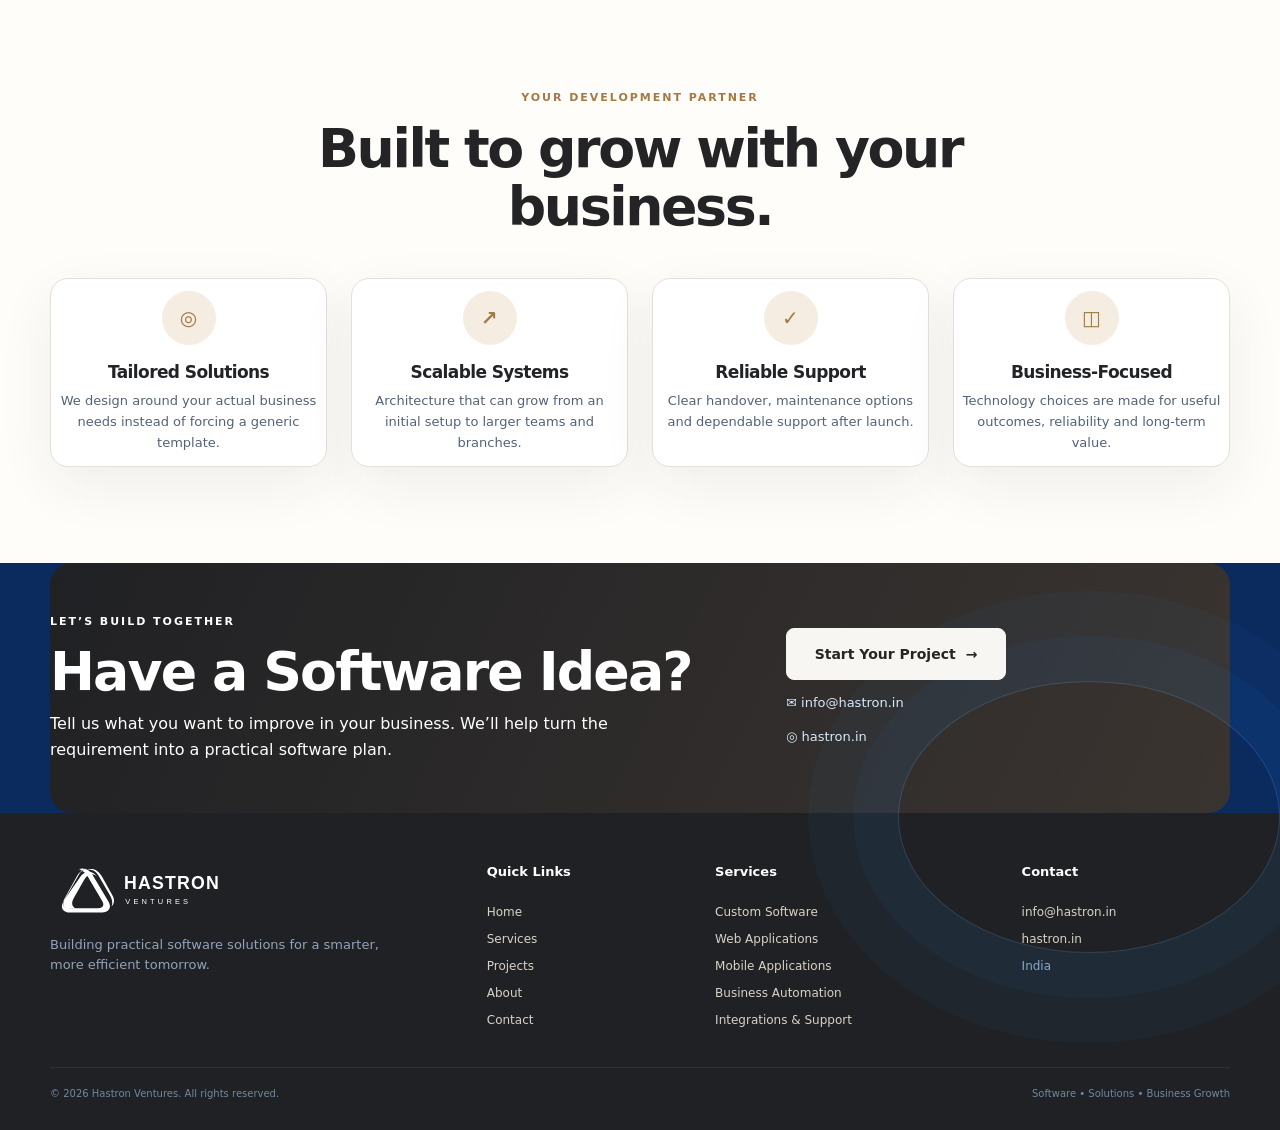
==== commit 3be6a8ea: "fix: normalize theme stylesheet markup" ====
--- a/docs/index.html
+++ b/docs/index.html
@@ -12,7 +12,8 @@
   <meta property="og:url" content="https://hastron.in/">
   <link rel="canonical" href="https://hastron.in/">
   <link rel="icon" href="logo.svg" type="image/svg+xml">
-  <link rel="stylesheet" href="styles.css">\n  <link rel="stylesheet" href="corporate-theme.css">
+  <link rel="stylesheet" href="styles.css">
+  <link rel="stylesheet" href="corporate-theme.css">
 </head>
 <body>
   <a class="skip-link" href="#main">Skip to content</a>
